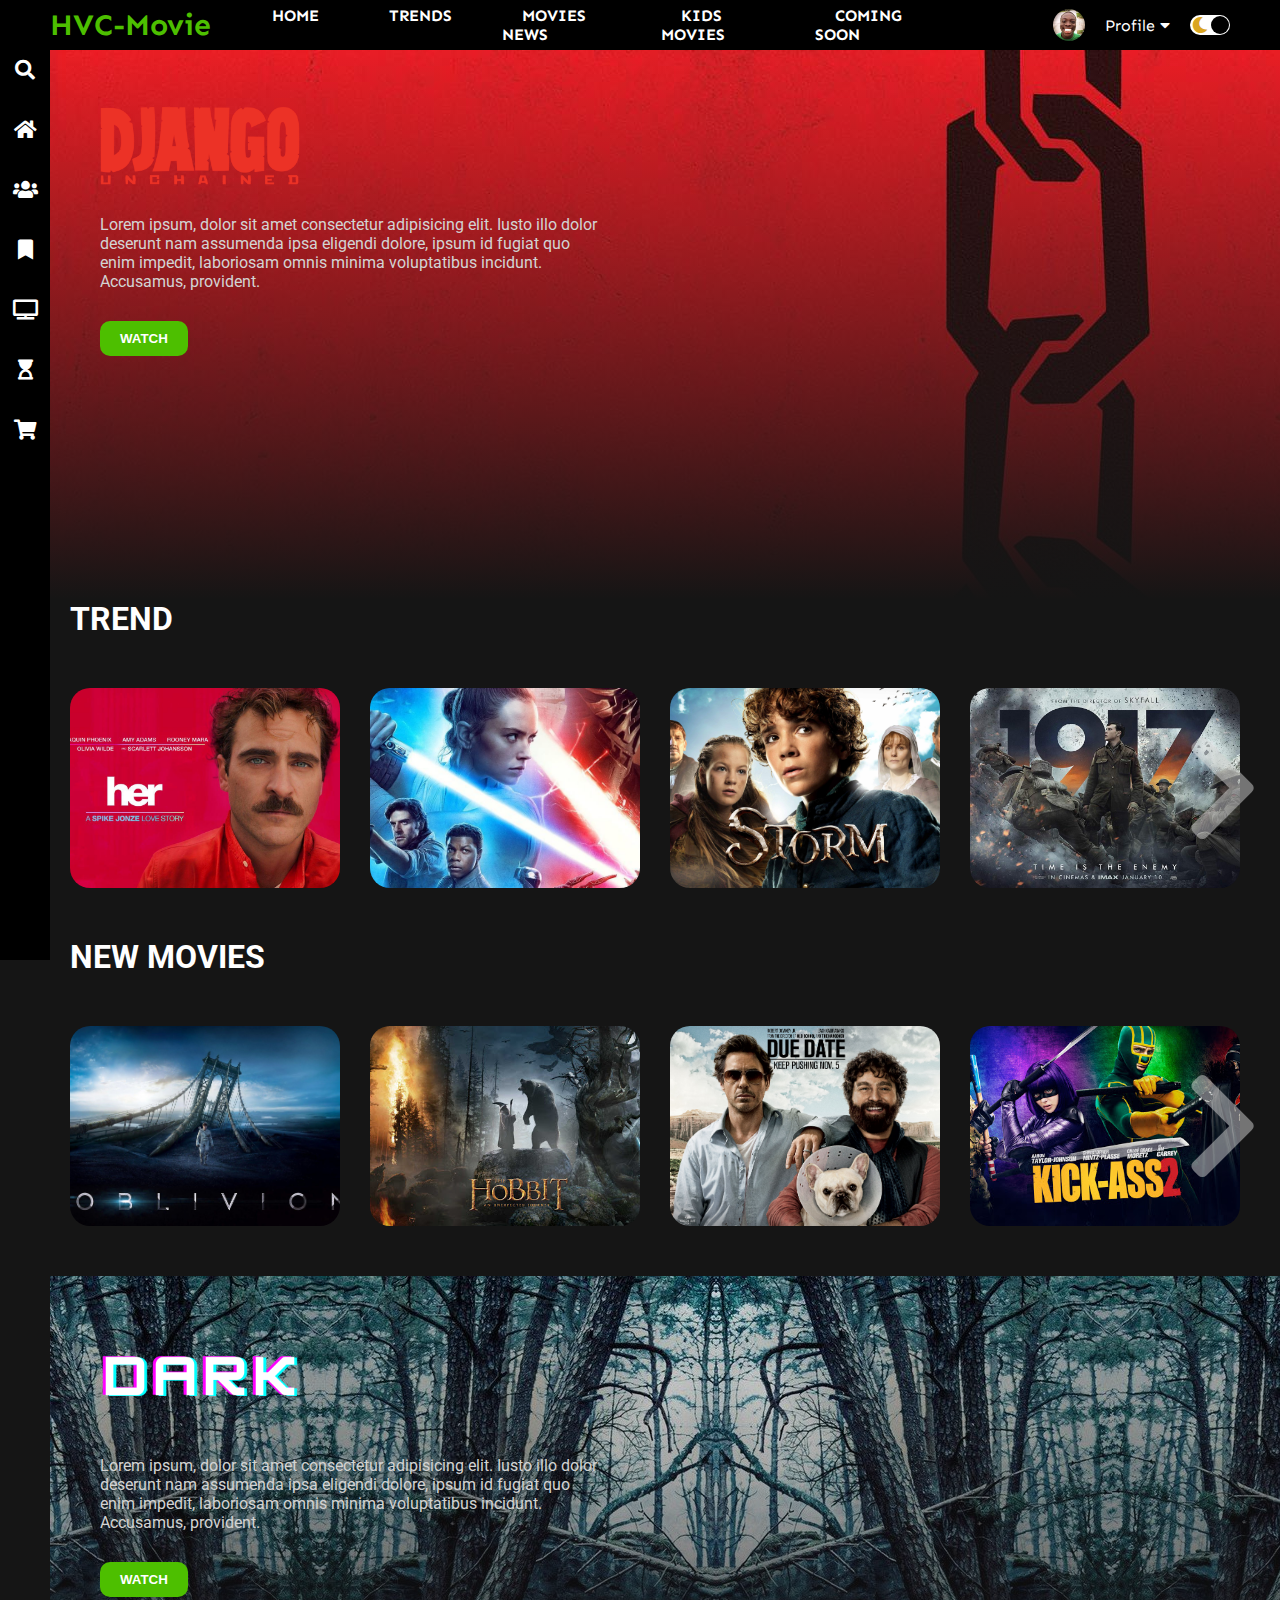
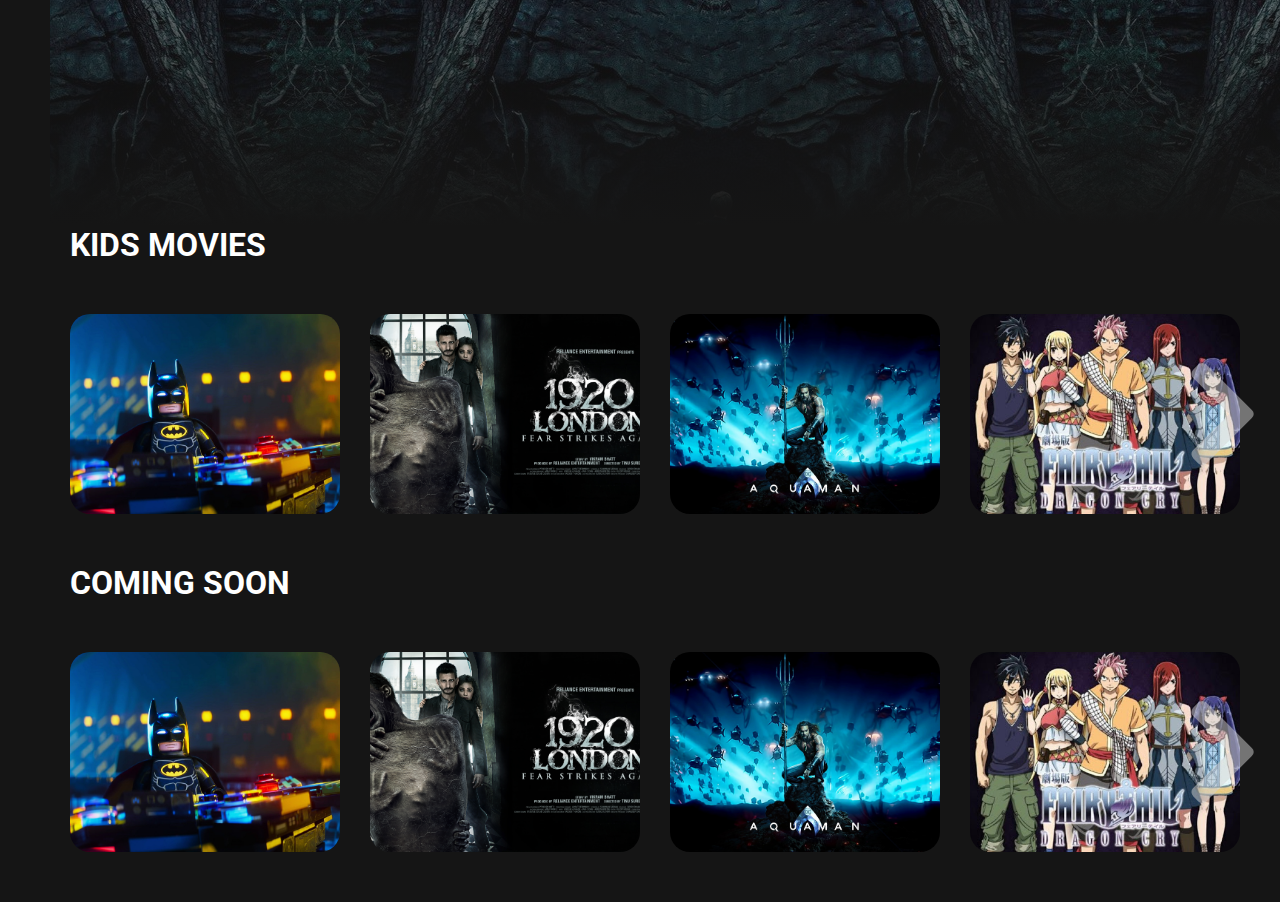
==== index.html @ 3aba4785 "first commit" ====
<html lang="en">

<head>
    <meta charset="UTF-8">
    <meta http-equiv="X-UA-Compatible" content="IE=edge">
    <meta name="viewport" content="width=device-width, initial-scale=1.0">
    <link rel="stylesheet" href="style.css">
    <link
        href="https://fonts.googleapis.com/css2?family=Roboto:wght@100;300;400;500;700;900&family=Sen:wght@400;700;800&display=swap"
        rel="stylesheet">
    <link rel="stylesheet" href="https://cdnjs.cloudflare.com/ajax/libs/font-awesome/5.15.2/css/all.min.css">
    <link rel="icon" href="[data-uri]" type="image/x-icon">
    <title>HVC-PHIM</title>
</head>

<body>
    <div class="navbar">
        <div class="navbar-container">
            <div class="logo-container">
                <h1 class="logo">HVC-Movie</h1>
            </div>
            <div class="menu-container" id="home">
                <ul class="menu-list">
                    <li class="menu-list-item active"><a href="#home">HOME</a></li>
                    <li class="menu-list-item"><a href="#trends">TRENDS</a></li>
                    <li class="menu-list-item"><a href="#movies-news">MOVIES NEWS</a></li>
                    <li class="menu-list-item"><a href="#kids-movies">KIDS MOVIES</a></li>
                    <li class="menu-list-item"><a href="#coming-soon">COMING SOON</a></li>
                </ul>
            </div>
            <div class="profile-container">
                <img class="profile-picture" src="img/profile.jpg" alt="">
                <div class="profile-text-container">
                    <span class="profile-text">Profile</span>
                    <i class="fas fa-caret-down"></i>
                </div>
                <div class="toggle">
                    <i class="fas fa-moon toggle-icon"></i>
                    <i class="fas fa-sun toggle-icon"></i>
                    <div class="toggle-ball"></div>
                </div>
            </div>
        </div>
    </div>
    <div class="sidebar">
        <i class="left-menu-icon fas fa-search"></i>
        <i class="left-menu-icon fas fa-home"></i>
        <i class="left-menu-icon fas fa-users"></i>
        <i class="left-menu-icon fas fa-bookmark"></i>
        <i class="left-menu-icon fas fa-tv"></i>
        <i class="left-menu-icon fas fa-hourglass-start"></i>
        <i class="left-menu-icon fas fa-shopping-cart"></i>
    </div>
    <div class="container">
        <div class="content-container">
            <div class="featured-content"
                style="background: linear-gradient(to bottom, rgba(0,0,0,0), #151515), url('img/f-1.jpg');">
                <img class="featured-title" src="img/f-t-1.png" alt="">
                <p class="featured-desc">Lorem ipsum, dolor sit amet consectetur adipisicing elit. Iusto illo dolor
                    deserunt nam assumenda ipsa eligendi dolore, ipsum id fugiat quo enim impedit, laboriosam omnis
                    minima voluptatibus incidunt. Accusamus, provident.</p>
                <button class="featured-button">WATCH</button>
            </div>
            <div class="movie-list-container" id="trends">
                <h1 class="movie-list-title">TREND</h1>
                <div class="movie-list-wrapper">
                    <div class="movie-list">
                        <div class="movie-list-item">
                            <img class="movie-list-item-img" src="img/1.jpeg" alt="">
                            <span class="movie-list-item-title">Her</span>
                            <p class="movie-list-item-desc">Lorem ipsum dolor sit amet consectetur adipisicing elit. At
                                hic fugit similique accusantium.</p>
                            <button class="movie-list-item-button">Watch</button>
                        </div>
                        <div class="movie-list-item">
                            <img class="movie-list-item-img" src="img/2.jpeg" alt="">
                            <span class="movie-list-item-title">Star Wars</span>
                            <p class="movie-list-item-desc">Lorem ipsum dolor sit amet consectetur adipisicing elit. At
                                hic fugit similique accusantium.</p>
                            <button class="movie-list-item-button">Watch</button>
                        </div>
                        <div class="movie-list-item">
                            <img class="movie-list-item-img" src="img/3.jpg" alt="">
                            <span class="movie-list-item-title">Storm</span>
                            <p class="movie-list-item-desc">Lorem ipsum dolor sit amet consectetur adipisicing elit. At
                                hic fugit similique accusantium.</p>
                            <button class="movie-list-item-button">Watch</button>
                        </div>
                        <div class="movie-list-item">
                            <img class="movie-list-item-img" src="img/4.jpg" alt="">
                            <span class="movie-list-item-title">1917</span>
                            <p class="movie-list-item-desc">Lorem ipsum dolor sit amet consectetur adipisicing elit. At
                                hic fugit similique accusantium.</p>
                            <button class="movie-list-item-button">Watch</button>
                        </div>
                        <div class="movie-list-item">
                            <img class="movie-list-item-img" src="img/5.jpg" alt="">
                            <span class="movie-list-item-title">Avengers</span>
                            <p class="movie-list-item-desc">Lorem ipsum dolor sit amet consectetur adipisicing elit. At
                                hic fugit similique accusantium.</p>
                            <button class="movie-list-item-button">Watch</button>
                        </div>
                        <div class="movie-list-item">
                            <img class="movie-list-item-img" src="img/6.jpg" alt="">
                            <span class="movie-list-item-title">Her</span>
                            <p class="movie-list-item-desc">Lorem ipsum dolor sit amet consectetur adipisicing elit. At
                                hic fugit similique accusantium.</p>
                            <button class="movie-list-item-button">Watch</button>
                        </div>
                        <div class="movie-list-item">
                            <img class="movie-list-item-img" src="img/7.jpg" alt="">
                            <span class="movie-list-item-title">Her</span>
                            <p class="movie-list-item-desc">Lorem ipsum dolor sit amet consectetur adipisicing elit. At
                                hic fugit similique accusantium.</p>
                            <button class="movie-list-item-button">Watch</button>
                        </div>
                    </div>
                    <i class="fas fa-chevron-right arrow"></i>
                </div>
            </div>
            <div class="movie-list-container" id="movies-news">
                <h1 class="movie-list-title">NEW MOVIES</h1>
                <div class="movie-list-wrapper">
                    <div class="movie-list">
                        <div class="movie-list-item">
                            <img class="movie-list-item-img" src="img/8.jpg" alt="">
                            <span class="movie-list-item-title">Her</span>
                            <p class="movie-list-item-desc">Lorem ipsum dolor sit amet consectetur adipisicing elit. At
                                hic fugit similique accusantium.</p>
                            <button class="movie-list-item-button">Watch</button>
                        </div>
                        <div class="movie-list-item">
                            <img class="movie-list-item-img" src="img/9.jpg" alt="">
                            <span class="movie-list-item-title">Her</span>
                            <p class="movie-list-item-desc">Lorem ipsum dolor sit amet consectetur adipisicing elit. At
                                hic fugit similique accusantium.</p>
                            <button class="movie-list-item-button">Watch</button>
                        </div>
                        <div class="movie-list-item">
                            <img class="movie-list-item-img" src="img/10.jpg" alt="">
                            <span class="movie-list-item-title">Her</span>
                            <p class="movie-list-item-desc">Lorem ipsum dolor sit amet consectetur adipisicing elit. At
                                hic fugit similique accusantium.</p>
                            <button class="movie-list-item-button">Watch</button>
                        </div>
                        <div class="movie-list-item">
                            <img class="movie-list-item-img" src="img/11.jpg" alt="">
                            <span class="movie-list-item-title">Her</span>
                            <p class="movie-list-item-desc">Lorem ipsum dolor sit amet consectetur adipisicing elit. At
                                hic fugit similique accusantium.</p>
                            <button class="movie-list-item-button">Watch</button>
                        </div>
                        <div class="movie-list-item">
                            <img class="movie-list-item-img" src="img/12.jpg" alt="">
                            <span class="movie-list-item-title">Her</span>
                            <p class="movie-list-item-desc">Lorem ipsum dolor sit amet consectetur adipisicing elit. At
                                hic fugit similique accusantium.</p>
                            <button class="movie-list-item-button">Watch</button>
                        </div>
                        <div class="movie-list-item">
                            <img class="movie-list-item-img" src="img/13.jpg" alt="">
                            <span class="movie-list-item-title">Her</span>
                            <p class="movie-list-item-desc">Lorem ipsum dolor sit amet consectetur adipisicing elit. At
                                hic fugit similique accusantium.</p>
                            <button class="movie-list-item-button">Watch</button>
                        </div>
                        <div class="movie-list-item">
                            <img class="movie-list-item-img" src="img/14.jpg" alt="">
                            <span class="movie-list-item-title">Her</span>
                            <p class="movie-list-item-desc">Lorem ipsum dolor sit amet consectetur adipisicing elit. At
                                hic fugit similique accusantium.</p>
                            <button class="movie-list-item-button">Watch</button>
                        </div>
                    </div>
                    <i class="fas fa-chevron-right arrow"></i>
                </div>
            </div>
            <div class="featured-content"
                style="background: linear-gradient(to bottom, rgba(0,0,0,0), #151515), url('img/f-2.jpg');">
                <img class="featured-title" src="img/f-t-2.png" alt="">
                <p class="featured-desc">Lorem ipsum, dolor sit amet consectetur adipisicing elit. Iusto illo dolor
                    deserunt nam assumenda ipsa eligendi dolore, ipsum id fugiat quo enim impedit, laboriosam omnis
                    minima voluptatibus incidunt. Accusamus, provident.</p>
                <button class="featured-button">WATCH</button>
            </div>
            <div class="movie-list-container" id="kids-movies">
                <h1 class="movie-list-title">KIDS MOVIES</h1>
                <div class="movie-list-wrapper">
                    <div class="movie-list">
                        <div class="movie-list-item">
                            <img class="movie-list-item-img" src="img/15.jpg" alt="">
                            <span class="movie-list-item-title">Her</span>
                            <p class="movie-list-item-desc">Lorem ipsum dolor sit amet consectetur adipisicing elit. At
                                hic fugit similique accusantium.</p>
                            <button class="movie-list-item-button">Watch</button>
                        </div>
                        <div class="movie-list-item">
                            <img class="movie-list-item-img" src="img/16.jpg" alt="">
                            <span class="movie-list-item-title">Her</span>
                            <p class="movie-list-item-desc">Lorem ipsum dolor sit amet consectetur adipisicing elit. At
                                hic fugit similique accusantium.</p>
                            <button class="movie-list-item-button">Watch</button>
                        </div>
                        <div class="movie-list-item">
                            <img class="movie-list-item-img" src="img/17.jpg" alt="">
                            <span class="movie-list-item-title">Her</span>
                            <p class="movie-list-item-desc">Lorem ipsum dolor sit amet consectetur adipisicing elit. At
                                hic fugit similique accusantium.</p>
                            <button class="movie-list-item-button">Watch</button>
                        </div>
                        <div class="movie-list-item">
                            <img class="movie-list-item-img" src="img/18.jpg" alt="">
                            <span class="movie-list-item-title">Her</span>
                            <p class="movie-list-item-desc">Lorem ipsum dolor sit amet consectetur adipisicing elit. At
                                hic fugit similique accusantium.</p>
                            <button class="movie-list-item-button">Watch</button>
                        </div>
                        <div class="movie-list-item">
                            <img class="movie-list-item-img" src="img/19.jpg" alt="">
                            <span class="movie-list-item-title">Her</span>
                            <p class="movie-list-item-desc">Lorem ipsum dolor sit amet consectetur adipisicing elit. At
                                hic fugit similique accusantium.</p>
                            <button class="movie-list-item-button">Watch</button>
                        </div>
                        <div class="movie-list-item">
                            <img class="movie-list-item-img" src="img/1.jpeg" alt="">
                            <span class="movie-list-item-title">Her</span>
                            <p class="movie-list-item-desc">Lorem ipsum dolor sit amet consectetur adipisicing elit. At
                                hic fugit similique accusantium.</p>
                            <button class="movie-list-item-button">Watch</button>
                        </div>
                        <div class="movie-list-item">
                            <img class="movie-list-item-img" src="img/2.jpeg" alt="">
                            <span class="movie-list-item-title">Her</span>
                            <p class="movie-list-item-desc">Lorem ipsum dolor sit amet consectetur adipisicing elit. At
                                hic fugit similique accusantium.</p>
                            <button class="movie-list-item-button">Watch</button>
                        </div>
                    </div>
                    <i class="fas fa-chevron-right arrow"></i>
                </div>
            </div>
            <div class="movie-list-container" id="coming-soon">
                <h1 class="movie-list-title">COMING SOON</h1>
                <div class="movie-list-wrapper">
                    <div class="movie-list">
                        <div class="movie-list-item">
                            <img class="movie-list-item-img" src="img/15.jpg" alt="">
                            <span class="movie-list-item-title">Her</span>
                            <p class="movie-list-item-desc">Lorem ipsum dolor sit amet consectetur adipisicing elit. At
                                hic fugit similique accusantium.</p>
                            <button class="movie-list-item-button">Watch</button>
                        </div>
                        <div class="movie-list-item">
                            <img class="movie-list-item-img" src="img/16.jpg" alt="">
                            <span class="movie-list-item-title">Her</span>
                            <p class="movie-list-item-desc">Lorem ipsum dolor sit amet consectetur adipisicing elit. At
                                hic fugit similique accusantium.</p>
                            <button class="movie-list-item-button">Watch</button>
                        </div>
                        <div class="movie-list-item">
                            <img class="movie-list-item-img" src="img/17.jpg" alt="">
                            <span class="movie-list-item-title">Her</span>
                            <p class="movie-list-item-desc">Lorem ipsum dolor sit amet consectetur adipisicing elit. At
                                hic fugit similique accusantium.</p>
                            <button class="movie-list-item-button">Watch</button>
                        </div>
                        <div class="movie-list-item">
                            <img class="movie-list-item-img" src="img/18.jpg" alt="">
                            <span class="movie-list-item-title">Her</span>
                            <p class="movie-list-item-desc">Lorem ipsum dolor sit amet consectetur adipisicing elit. At
                                hic fugit similique accusantium.</p>
                            <button class="movie-list-item-button">Watch</button>
                        </div>
                        <div class="movie-list-item">
                            <img class="movie-list-item-img" src="img/19.jpg" alt="">
                            <span class="movie-list-item-title">Her</span>
                            <p class="movie-list-item-desc">Lorem ipsum dolor sit amet consectetur adipisicing elit. At
                                hic fugit similique accusantium.</p>
                            <button class="movie-list-item-button">Watch</button>
                        </div>
                        <div class="movie-list-item">
                            <img class="movie-list-item-img" src="img/1.jpeg" alt="">
                            <span class="movie-list-item-title">Her</span>
                            <p class="movie-list-item-desc">Lorem ipsum dolor sit amet consectetur adipisicing elit. At
                                hic fugit similique accusantium.</p>
                            <button class="movie-list-item-button">Watch</button>
                        </div>
                        <div class="movie-list-item">
                            <img class="movie-list-item-img" src="img/2.jpeg" alt="">
                            <span class="movie-list-item-title">Her</span>
                            <p class="movie-list-item-desc">Lorem ipsum dolor sit amet consectetur adipisicing elit. At
                                hic fugit similique accusantium.</p>
                            <button class="movie-list-item-button">Watch</button>
                        </div>
                    </div>
                    <i class="fas fa-chevron-right arrow"></i>
                </div>
            </div>
        </div>
    </div>
    <script src="app.js"></script>
</body>

</html>
---- style.css ----
*{
  margin: 0;
}
html{
  scroll-behavior: smooth;
}
body{
  font-family: "Roboto", sans-serif;
}
  
.navbar {
  width: 100%;
  height: 50px;
  background-color: black;
  position: sticky;
  top: 0;
  z-index: 9999;
}
  
.navbar-container {
  display: flex;
  align-items: center;
  padding: 0 50px;
  height: 100%;
  color: white;
  font-family: "Sen", sans-serif;
}
  
.logo-container {
  flex: 1;
}
  
.logo {
  font-size: 30px;
  color: #4dbf00;
  width: 162px;
}
  
.menu-container {
  flex: 6;
}
  
.menu-list {
  display: flex;
  list-style: none;
}
  
.menu-list-item {
   margin-right: 30px;
}
.menu-list-item a{
  padding: 16px 20px;
  text-decoration: none;
  color: white;
}
.menu-list > li:hover > a{
  background-color: #e91c26;
  color: black;
}
.menu-list-item.active {
  font-weight: bold;
}
.menu-list-item a{
  font-weight: bold;
}
.menu-list.active li a{
  color: black;
}
.profile-container {
  flex: 2;
  display: flex;
  align-items: center;
  justify-content: flex-end;
}
  
.profile-text-container {
  margin: 0 20px;
}
  
.profile-picture {
  width: 32px;
  height: 32px;
  border-radius: 50%;
  object-fit: cover;
}
  
.toggle {
  width: 40px;
  height: 20px;
  background-color: white;
  border-radius: 30px;
  display: flex;
  align-items: center;
  justify-content: space-around;
  position: relative;
}
  
.toggle-icon {
  color: goldenrod;
}
  
.toggle-ball {
  width: 18px;
  height: 18px;
  background-color: black;
  position: absolute;
  right: 1px;
  border-radius: 50%;
  cursor: pointer;
  transition: 1s ease all;
}
  
.sidebar {
  width: 50px;
  height: 100%;
  background-color: black;
  position: fixed;
  top: 0;
  display: flex;
  flex-direction: column;
  align-items: center;
  padding-top: 60px;
}
  
.left-menu-icon {
  color: white;
  font-size: 20px;
  margin-bottom: 40px;
  cursor: pointer;
}
.container {
  background-color: #151515;
  min-height: calc(100vh - 50px);
  color: white;
}
  
.content-container {
  margin-left: 50px;
}
  
.featured-content {
  height: 50vh;
  padding: 50px;
}
  
.featured-title {
  width: 200px;
}
  
.featured-desc {
  width: 500px;
  color: lightgray;
  margin: 30px 0;
}
  
.featured-button {
  background-color: #4dbf00;
  color: white;
  padding: 10px 20px;
  border-radius: 10px;
  border: none;
  outline: none;
  font-weight: bold;
}
  
.movie-list-container {
  padding: 0 20px;
}
  
.movie-list-wrapper {
  position: relative;
  overflow: hidden;
}
  
.movie-list {
  display: flex;
  align-items: center;
  height: 300px;
  transform: translateX(0);
  transition: all 1s ease-in-out;
}
  
.movie-list-item {
  margin-right: 30px;
  position: relative;
}
  
.movie-list-item:hover .movie-list-item-img {
  transform: scale(1.2);
  margin: 0 30px;
  opacity: 0.5;
}
  
.movie-list-item:hover .movie-list-item-title,
.movie-list-item:hover .movie-list-item-desc,
.movie-list-item:hover .movie-list-item-button {
  opacity: 1;
}
  
.movie-list-item-img {
  transition: all 1s ease-in-out;
  width: 270px;
  height: 200px;
  object-fit: cover;
  border-radius: 20px;
}
  
.movie-list-item-title {
  background-color: #333;
  padding: 0 10px;
  font-size: 32px;
  font-weight: bold;
  position: absolute;
  top: 10%;
  left: 50px;
  opacity: 0;
  transition: 1s all ease-in-out;
}
  
.movie-list-item-desc {
  background-color: #333;
  padding: 10px;
  font-size: 14px;
  position: absolute;
  top: 30%;
  left: 50px;
  width: 230px;
  opacity: 0;
  transition: 1s all ease-in-out;
}
  
.movie-list-item-button {
  padding: 10px;
  background-color: #4dbf00;
  color: white;
  border-radius: 10px;
  outline: none;
  border: none;
  cursor: pointer;
  position: absolute;
  bottom: 20px;
  left: 50px;
  opacity: 0;
  transition: 1s all ease-in-out;
}
  
.arrow {
  font-size: 120px;
  position: absolute;
  top: 90px;
  right: 0;
  color: lightgray;
  opacity: 0.5;
  cursor: pointer;
}
  
.container.active {
  background-color: white;
}
  
.movie-list-title.active {
  color: black;
}
  
.navbar-container.active {
  background-color: white;
  color: black;
}
  
.sidebar.active{
  background-color: white;
}
  
.left-menu-icon.active{
  color: black;
}
  
.toggle.active{
  background-color: black;
}
  
.toggle-ball.active{
  background-color: white;
  transform: translateX(-20px);
}
  
@media only screen and (max-width: 940px){
  .menu-container{
      display: none;
    }
}
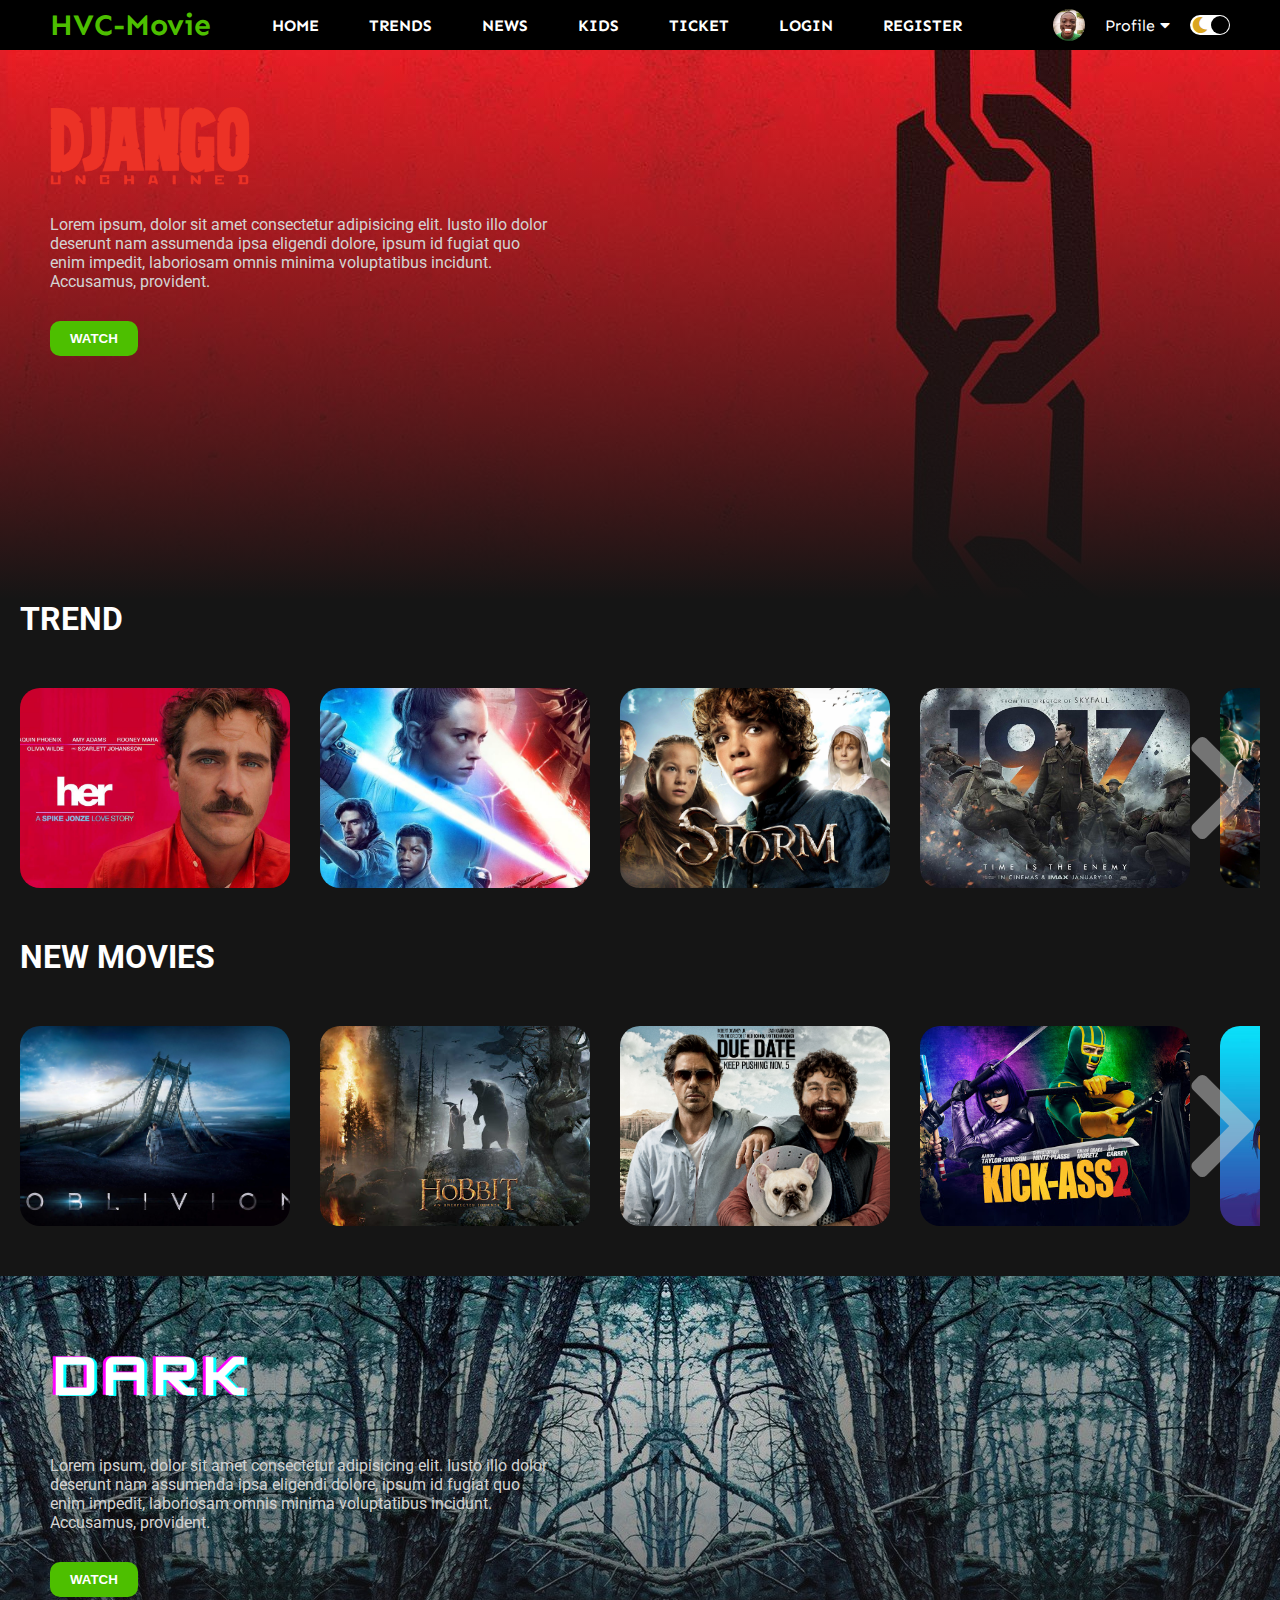
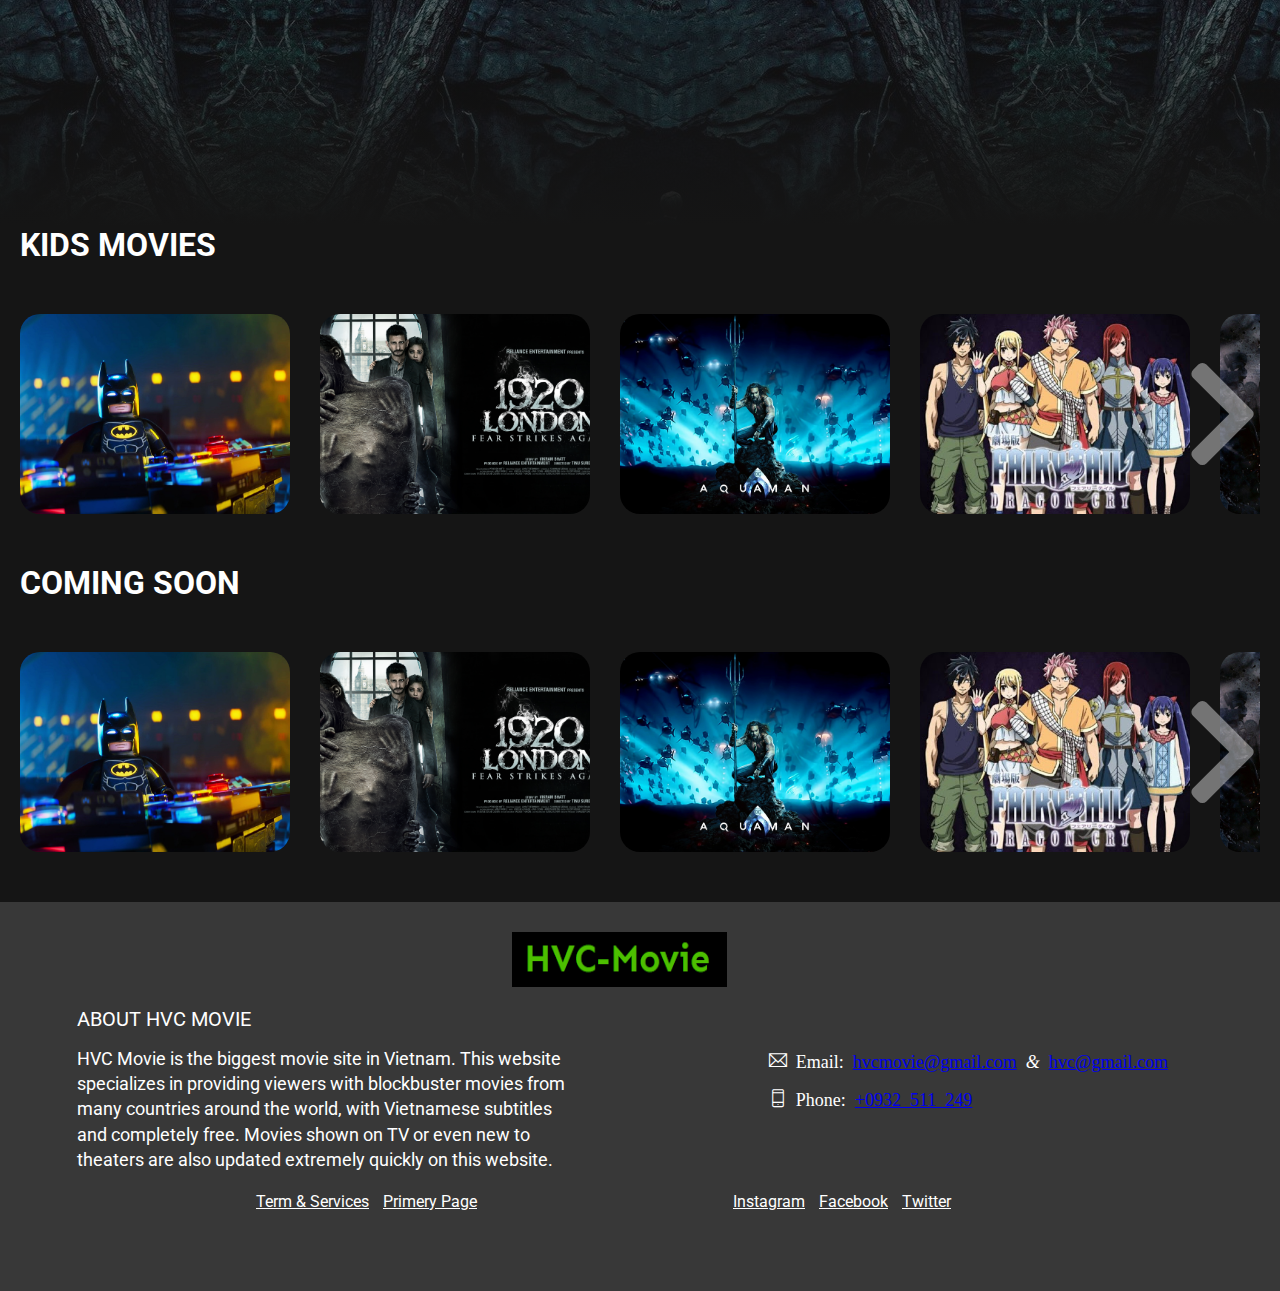
==== commit 90aed012: "lan10" ====
--- a/index.html
+++ b/index.html
@@ -6,300 +6,409 @@
     <meta name="viewport" content="width=device-width, initial-scale=1.0">
     <link rel="stylesheet" href="style.css">
     <link
-        href="https://fonts.googleapis.com/css2?family=Roboto:wght@100;300;400;500;700;900&family=Sen:wght@400;700;800&display=swap"
-        rel="stylesheet">
+        href="https://fonts.googleapis.com/css2?family=Roboto:wght@100;300;400;500;700;900&family=Sen:wght@400;700;800&display=swap"rel="stylesheet">
     <link rel="stylesheet" href="https://cdnjs.cloudflare.com/ajax/libs/font-awesome/5.15.2/css/all.min.css">
+    <link rel="stylesheet" href="./icon/themify-icons-font/themify-icons/themify-icons.css">
     <link rel="icon" href="[data-uri]" type="image/x-icon">
+    <link rel="stylesheet" href="./reponsive-hvc.css">
     <title>HVC-PHIM</title>
 </head>
 
 <body>
-    <div class="navbar">
-        <div class="navbar-container">
-            <div class="logo-container">
-                <h1 class="logo">HVC-Movie</h1>
-            </div>
-            <div class="menu-container" id="home">
-                <ul class="menu-list">
-                    <li class="menu-list-item active"><a href="#home">HOME</a></li>
-                    <li class="menu-list-item"><a href="#trends">TRENDS</a></li>
-                    <li class="menu-list-item"><a href="#movies-news">MOVIES NEWS</a></li>
-                    <li class="menu-list-item"><a href="#kids-movies">KIDS MOVIES</a></li>
-                    <li class="menu-list-item"><a href="#coming-soon">COMING SOON</a></li>
-                </ul>
-            </div>
-            <div class="profile-container">
-                <img class="profile-picture" src="img/profile.jpg" alt="">
-                <div class="profile-text-container">
-                    <span class="profile-text">Profile</span>
-                    <i class="fas fa-caret-down"></i>
-                </div>
-                <div class="toggle">
-                    <i class="fas fa-moon toggle-icon"></i>
-                    <i class="fas fa-sun toggle-icon"></i>
-                    <div class="toggle-ball"></div>
-                </div>
-            </div>
+    <div>
+        <div class="navbar">
+            <div class="navbar-container">
+                <div class="logo-container">
+                    <h1 class="logo">HVC-Movie</h1>
+                </div>
+                <div class="menu-container" id="home">
+                    <ul class="menu-list">
+                        <li class="menu-list-item active"><a href="#home">HOME</a></li>
+                        <li class="menu-list-item reponsive-mobile"><a href="#trends">TRENDS</a></li>
+                        <li class="menu-list-item reponsive-mobile"><a href="#movies-news">NEWS</a></li>
+                        <li class="menu-list-item reponsive-mobile"><a href="#kids-movies">KIDS</a></li>
+                        <li class="menu-list-item"><a href="./buyticket.html">TICKET</a></li>
+                        <li class="menu-list-item"><a href="./formlogin.html">LOGIN</a></li>
+                        <li class="menu-list-item"><a href="./formdangki.html">REGISTER</a></li>
+                    </ul>
+                </div>
+                <div class="profile-container">
+                    <img class="profile-picture" src="img/profile.jpg" alt="">
+                    <div class="profile-text-container">
+                        <span class="profile-text">Profile</span>
+                        <i class="fas fa-caret-down"></i>
+                    </div>
+                    <div class="toggle">
+                        <i class="fas fa-moon toggle-icon"></i>
+                        <i class="fas fa-sun toggle-icon"></i>
+                        <div class="toggle-ball"></div>
+                    </div>
+                </div>
+            </div>
+        </div>
+        <!-- <div class="sidebar">
+            <i class="left-menu-icon fas fa-search"></i>
+            <i class="left-menu-icon fas fa-home"></i>
+            <i class="left-menu-icon fas fa-users"></i>
+            <i class="left-menu-icon fas fa-bookmark"></i>
+            <i class="left-menu-icon fas fa-tv"></i>
+            <i class="left-menu-icon fas fa-hourglass-start"></i>
+            <i class="left-menu-icon fas fa-shopping-cart"></i>
+        </div> -->
+        <div class="container">
+            <div class="content-container">
+                <div class="featured-content"
+                    style="background: linear-gradient(to bottom, rgba(0,0,0,0), #151515), url('img/f-1.jpg');">
+                    <img class="featured-title" src="img/f-t-1.png" alt="">
+                    <p class="featured-desc">Lorem ipsum, dolor sit amet consectetur adipisicing elit. Iusto illo dolor
+                        deserunt nam assumenda ipsa eligendi dolore, ipsum id fugiat quo enim impedit, laboriosam omnis
+                        minima voluptatibus incidunt. Accusamus, provident.</p>
+                    <button class="featured-button js-buy-ticket">WATCH</button>
+                </div>
+                <div class="movie-list-container" id="trends">
+                    <h1 class="movie-list-title">TREND</h1>
+                    <div class="movie-list-wrapper">
+                        <div class="movie-list">
+                            <div class="movie-list-item">
+                                <img class="movie-list-item-img" src="img/1.jpeg" alt="">
+                                <span class="movie-list-item-title">Her</span>
+                                <p class="movie-list-item-desc">Lorem ipsum dolor sit amet consectetur adipisicing elit. At
+                                    hic fugit similique accusantium.</p>
+                                <button class="movie-list-item-button js-buy-ticket">Watch</button>
+                            </div>
+                            <div class="movie-list-item">
+                                <img class="movie-list-item-img" src="img/2.jpeg" alt="">
+                                <span class="movie-list-item-title">Star Wars</span>
+                                <p class="movie-list-item-desc">Lorem ipsum dolor sit amet consectetur adipisicing elit. At
+                                    hic fugit similique accusantium.</p>
+                                <button class="movie-list-item-button js-buy-ticket">Watch</button>
+                            </div>
+                            <div class="movie-list-item">
+                                <img class="movie-list-item-img" src="img/3.jpg" alt="">
+                                <span class="movie-list-item-title">Storm</span>
+                                <p class="movie-list-item-desc">Lorem ipsum dolor sit amet consectetur adipisicing elit. At
+                                    hic fugit similique accusantium.</p>
+                                <button class="movie-list-item-button js-buy-ticket">Watch</button>
+                            </div>
+                            <div class="movie-list-item">
+                                <img class="movie-list-item-img" src="img/4.jpg" alt="">
+                                <span class="movie-list-item-title">1917</span>
+                                <p class="movie-list-item-desc">Lorem ipsum dolor sit amet consectetur adipisicing elit. At
+                                    hic fugit similique accusantium.</p>
+                                <button class="movie-list-item-button js-buy-ticket">Watch</button>
+                            </div>
+                            <div class="movie-list-item">
+                                <img class="movie-list-item-img" src="img/5.jpg" alt="">
+                                <span class="movie-list-item-title">Avengers</span>
+                                <p class="movie-list-item-desc">Lorem ipsum dolor sit amet consectetur adipisicing elit. At
+                                    hic fugit similique accusantium.</p>
+                                <button class="movie-list-item-button js-buy-ticket">Watch</button>
+                            </div>
+                            <div class="movie-list-item">
+                                <img class="movie-list-item-img" src="img/6.jpg" alt="">
+                                <span class="movie-list-item-title">Her</span>
+                                <p class="movie-list-item-desc">Lorem ipsum dolor sit amet consectetur adipisicing elit. At
+                                    hic fugit similique accusantium.</p>
+                                <button class="movie-list-item-button js-buy-ticket">Watch</button>
+                            </div>
+                            <div class="movie-list-item">
+                                <img class="movie-list-item-img" src="img/7.jpg" alt="">
+                                <span class="movie-list-item-title">Her</span>
+                                <p class="movie-list-item-desc">Lorem ipsum dolor sit amet consectetur adipisicing elit. At
+                                    hic fugit similique accusantium.</p>
+                                <button class="movie-list-item-button js-buy-ticket">Watch</button>
+                            </div>
+                        </div>
+                        <i class="fas fa-chevron-right arrow"></i>
+                    </div>
+                </div>
+                <div class="movie-list-container" id="movies-news">
+                    <h1 class="movie-list-title">NEW MOVIES</h1>
+                    <div class="movie-list-wrapper">
+                        <div class="movie-list">
+                            <div class="movie-list-item">
+                                <img class="movie-list-item-img" src="img/8.jpg" alt="">
+                                <span class="movie-list-item-title">Her</span>
+                                <p class="movie-list-item-desc">Lorem ipsum dolor sit amet consectetur adipisicing elit. At
+                                    hic fugit similique accusantium.</p>
+                                <button class="movie-list-item-button js-buy-ticket">Watch</button>
+                            </div>
+                            <div class="movie-list-item">
+                                <img class="movie-list-item-img" src="img/9.jpg" alt="">
+                                <span class="movie-list-item-title">Her</span>
+                                <p class="movie-list-item-desc">Lorem ipsum dolor sit amet consectetur adipisicing elit. At
+                                    hic fugit similique accusantium.</p>
+                                <button class="movie-list-item-button js-buy-ticket">Watch</button>
+                            </div>
+                            <div class="movie-list-item">
+                                <img class="movie-list-item-img" src="img/10.jpg" alt="">
+                                <span class="movie-list-item-title">Her</span>
+                                <p class="movie-list-item-desc">Lorem ipsum dolor sit amet consectetur adipisicing elit. At
+                                    hic fugit similique accusantium.</p>
+                                <button class="movie-list-item-button js-buy-ticket">Watch</button>
+                            </div>
+                            <div class="movie-list-item">
+                                <img class="movie-list-item-img" src="img/11.jpg" alt="">
+                                <span class="movie-list-item-title">Her</span>
+                                <p class="movie-list-item-desc">Lorem ipsum dolor sit amet consectetur adipisicing elit. At
+                                    hic fugit similique accusantium.</p>
+                                <button class="movie-list-item-button js-buy-ticket">Watch</button>
+                            </div>
+                            <div class="movie-list-item">
+                                <img class="movie-list-item-img" src="img/12.jpg" alt="">
+                                <span class="movie-list-item-title">Her</span>
+                                <p class="movie-list-item-desc">Lorem ipsum dolor sit amet consectetur adipisicing elit. At
+                                    hic fugit similique accusantium.</p>
+                                <button class="movie-list-item-button js-buy-ticket">Watch</button>
+                            </div>
+                            <div class="movie-list-item">
+                                <img class="movie-list-item-img" src="img/13.jpg" alt="">
+                                <span class="movie-list-item-title">Her</span>
+                                <p class="movie-list-item-desc">Lorem ipsum dolor sit amet consectetur adipisicing elit. At
+                                    hic fugit similique accusantium.</p>
+                                <button class="movie-list-item-button js-buy-ticket">Watch</button>
+                            </div>
+                            <div class="movie-list-item">
+                                <img class="movie-list-item-img" src="img/14.jpg" alt="">
+                                <span class="movie-list-item-title">Her</span>
+                                <p class="movie-list-item-desc">Lorem ipsum dolor sit amet consectetur adipisicing elit. At
+                                    hic fugit similique accusantium.</p>
+                                <button class="movie-list-item-button js-buy-ticket">Watch</button>
+                            </div>
+                        </div>
+                        <i class="fas fa-chevron-right arrow"></i>
+                    </div>
+                </div>
+                <div class="featured-content"
+                    style="background: linear-gradient(to bottom, rgba(0,0,0,0), #151515), url('img/f-2.jpg');">
+                    <img class="featured-title" src="img/f-t-2.png" alt="">
+                    <p class="featured-desc">Lorem ipsum, dolor sit amet consectetur adipisicing elit. Iusto illo dolor
+                        deserunt nam assumenda ipsa eligendi dolore, ipsum id fugiat quo enim impedit, laboriosam omnis
+                        minima voluptatibus incidunt. Accusamus, provident.</p>
+                    <button class="featured-button js-buy-ticket">WATCH</button>
+                </div>
+                <div class="movie-list-container" id="kids-movies">
+                    <h1 class="movie-list-title">KIDS MOVIES</h1>
+                    <div class="movie-list-wrapper">
+                        <div class="movie-list">
+                            <div class="movie-list-item">
+                                <img class="movie-list-item-img" src="img/15.jpg" alt="">
+                                <span class="movie-list-item-title">Her</span>
+                                <p class="movie-list-item-desc">Lorem ipsum dolor sit amet consectetur adipisicing elit. At
+                                    hic fugit similique accusantium.</p>
+                                <button class="movie-list-item-button js-buy-ticket">Watch</button>
+                            </div>
+                            <div class="movie-list-item">
+                                <img class="movie-list-item-img" src="img/16.jpg" alt="">
+                                <span class="movie-list-item-title">Her</span>
+                                <p class="movie-list-item-desc">Lorem ipsum dolor sit amet consectetur adipisicing elit. At
+                                    hic fugit similique accusantium.</p>
+                                <button class="movie-list-item-button js-buy-ticket">Watch</button>
+                            </div>
+                            <div class="movie-list-item">
+                                <img class="movie-list-item-img" src="img/17.jpg" alt="">
+                                <span class="movie-list-item-title">Her</span>
+                                <p class="movie-list-item-desc">Lorem ipsum dolor sit amet consectetur adipisicing elit. At
+                                    hic fugit similique accusantium.</p>
+                                <button class="movie-list-item-button js-buy-ticket">Watch</button>
+                            </div>
+                            <div class="movie-list-item">
+                                <img class="movie-list-item-img" src="img/18.jpg" alt="">
+                                <span class="movie-list-item-title">Her</span>
+                                <p class="movie-list-item-desc">Lorem ipsum dolor sit amet consectetur adipisicing elit. At
+                                    hic fugit similique accusantium.</p>
+                                <button class="movie-list-item-button js-buy-ticket">Watch</button>
+                            </div>
+                            <div class="movie-list-item">
+                                <img class="movie-list-item-img" src="img/19.jpg" alt="">
+                                <span class="movie-list-item-title">Her</span>
+                                <p class="movie-list-item-desc">Lorem ipsum dolor sit amet consectetur adipisicing elit. At
+                                    hic fugit similique accusantium.</p>
+                                <button class="movie-list-item-button js-buy-ticket">Watch</button>
+                            </div>
+                            <div class="movie-list-item">
+                                <img class="movie-list-item-img" src="img/1.jpeg" alt="">
+                                <span class="movie-list-item-title">Her</span>
+                                <p class="movie-list-item-desc">Lorem ipsum dolor sit amet consectetur adipisicing elit. At
+                                    hic fugit similique accusantium.</p>
+                                <button class="movie-list-item-button js-buy-ticket">Watch</button>
+                            </div>
+                            <div class="movie-list-item">
+                                <img class="movie-list-item-img" src="img/2.jpeg" alt="">
+                                <span class="movie-list-item-title">Her</span>
+                                <p class="movie-list-item-desc">Lorem ipsum dolor sit amet consectetur adipisicing elit. At
+                                    hic fugit similique accusantium.</p>
+                                <button class="movie-list-item-button js-buy-ticket">Watch</button>
+                            </div>
+                        </div>
+                        <i class="fas fa-chevron-right arrow"></i>
+                    </div>
+                </div>
+                <div class="movie-list-container" id="coming-soon">
+                    <h1 class="movie-list-title">COMING SOON</h1>
+                    <div class="movie-list-wrapper">
+                        <div class="movie-list">
+                            <div class="movie-list-item">
+                                <img class="movie-list-item-img" src="img/15.jpg" alt="">
+                                <span class="movie-list-item-title">Her</span>
+                                <p class="movie-list-item-desc">Lorem ipsum dolor sit amet consectetur adipisicing elit. At
+                                    hic fugit similique accusantium.</p>
+                                <button class="movie-list-item-button js-buy-ticket">Watch</button>
+                            </div>
+                            <div class="movie-list-item">
+                                <img class="movie-list-item-img" src="img/16.jpg" alt="">
+                                <span class="movie-list-item-title">Her</span>
+                                <p class="movie-list-item-desc">Lorem ipsum dolor sit amet consectetur adipisicing elit. At
+                                    hic fugit similique accusantium.</p>
+                                <button class="movie-list-item-button js-buy-ticket">Watch</button>
+                            </div>
+                            <div class="movie-list-item">
+                                <img class="movie-list-item-img" src="img/17.jpg" alt="">
+                                <span class="movie-list-item-title">Her</span>
+                                <p class="movie-list-item-desc">Lorem ipsum dolor sit amet consectetur adipisicing elit. At
+                                    hic fugit similique accusantium.</p>
+                                <button class="movie-list-item-button js-buy-ticket">Watch</button>
+                            </div>
+                            <div class="movie-list-item">
+                                <img class="movie-list-item-img" src="img/18.jpg" alt="">
+                                <span class="movie-list-item-title">Her</span>
+                                <p class="movie-list-item-desc">Lorem ipsum dolor sit amet consectetur adipisicing elit. At
+                                    hic fugit similique accusantium.</p>
+                                <button class="movie-list-item-button js-buy-ticket">Watch</button>
+                            </div>
+                            <div class="movie-list-item">
+                                <img class="movie-list-item-img" src="img/19.jpg" alt="">
+                                <span class="movie-list-item-title">Her</span>
+                                <p class="movie-list-item-desc">Lorem ipsum dolor sit amet consectetur adipisicing elit. At
+                                    hic fugit similique accusantium.</p>
+                                <button class="movie-list-item-button js-buy-ticket">Watch</button>
+                            </div>
+                            <div class="movie-list-item">
+                                <img class="movie-list-item-img" src="img/1.jpeg" alt="">
+                                <span class="movie-list-item-title">Her</span>
+                                <p class="movie-list-item-desc">Lorem ipsum dolor sit amet consectetur adipisicing elit. At
+                                    hic fugit similique accusantium.</p>
+                                <button class="movie-list-item-button js-buy-ticket">Watch</button>
+                            </div>
+                            <div class="movie-list-item">
+                                <img class="movie-list-item-img" src="img/2.jpeg" alt="">
+                                <span class="movie-list-item-title">Her</span>
+                                <p class="movie-list-item-desc">Lorem ipsum dolor sit amet consectetur adipisicing elit. At
+                                    hic fugit similique accusantium.</p>
+                                <button class="movie-list-item-button js-buy-ticket">Watch</button>
+                            </div>
+                        </div>
+                        <i class="fas fa-chevron-right arrow"></i>
+                    </div>
+                </div>
+            </div>
+        </div>
+        <footer>
+            <img src="./img/icon-hvc-movie.png" alt="" class="logo-footer">
+            <p class="footer-title">ABOUT HVC MOVIE</p>
+            <div class="ft-content">
+                <p class="footer-content">
+                    HVC Movie is the biggest movie site in Vietnam. This website specializes in providing viewers with blockbuster movies from many countries around the world, with Vietnamese subtitles and completely free. Movies shown on TV or even new to theaters are also updated extremely quickly on this website.
+                </p>
+                <div class="lienhe">
+                    <p class="info mgt-20">
+                        <p><i class="ti-email">  Email: <a href="mailto: vannguyen02092003@gmail.com">hvcmovie@gmail.com</a><i style="margin-left: 9px; margin-right: 9px;">&</i><a href="mailto: Customer@hvcmovie.com">hvc@gmail.com</a></i></p>
+                    </p>
+                    <p class="info mgt-20">
+                        <p><i class="ti-mobile">  Phone: <a href="tel:+84932 511249">+0932 511 249</a></i></p>
+                    </p>
+                </div>
+            </div>
+            <div class="footer-social-container">
+                <div class="social-link-1">
+                    <a href="#" class="social-link mgr-10">term & services</a>
+                    <a href="#" class="social-link">primery page</a>
+                </div>
+                <div class="social-link-1 reponsive-mgt-10">
+                    <a href="#" class="social-link mgr-10">instagram</a>
+                    <a href="#" class="social-link mgr-10">facebook</a>
+                    <a href="#" class="social-link mgr-10">twitter</a>
+                </div>
+                <!-- <p class="footer-credit">Clothing, Best apparel online store</p> -->
+            </div>
+        </footer>
+
+    </div>
+
+    <div class="modal js-modal">
+        <div class="modal-container js-modal-container">
+            <div class="modal-close js-modal-close">
+                <i class="ti-close"></i>
+            </div>
+        <!-- header -->
+            <header class="modal-header">
+                <!-- <i class="ti-bag" style="margin-right: 5px;"></i> -->
+                <!-- <img src="./assets/img/dark-logo.png" class="logo-shop" alt="" style="margin-right: 5px;"> -->
+                <img src="./img/icon-hvc-movie.png" alt="" class="icon-hvc-movie">
+            </header>
+        <!-- body -->
+            <div class="modal-body">
+                <div class="modal-body-1">
+                    <iframe width="560" height="415" src="https://www.youtube.com/embed/0fUCuvNlOCg" title="YouTube video player" frameborder="0" allow="accelerometer; autoplay; clipboard-write; encrypted-media; gyroscope; picture-in-picture" allowfullscreen></iframe>
+                </div>
+                <div class="modal-body-2">
+                    <p class="title-modal-body-2">
+                        Movie: DJANGO UNCHAINED
+                    </p>
+                    <div class="body-modal-body-2">
+                        <i class="ti-star">8.6/10</i>
+                        <div class="evaluate">
+                            Evaluate
+                        </div>
+                    </div>
+                    <div class="div2">
+                        <i class="ti-alarm-clock"></i>
+                        <div class="title-div2">
+                            96 minutes
+                        </div>
+                        <div class="title-div3">
+                            <i class="ti-thumb-up"></i>
+                            <b class="like">Like</b>
+                            <div class="number-1">391</div>
+                        </div>
+                        <div class="title-div4">
+                            <b class="share">Share</b>
+                            <div class="number-share">99</div>
+                        </div>
+                    </div>
+                    <div class="div3">
+                        <div class="div3-1">
+                            <div class="theloai">Movie Genre:</div>
+                            <div class="theloaigi">COMEDY, HORROR</div>
+                        </div>
+                        <div class="div3-2">
+                            <div class="theloai">Country:</div>
+                            <div class="theloaigi">VIỆT NAM</div>
+                        </div>
+                        <div class="div3-2">
+                            <div class="theloai">Producer:</div>
+                            <div class="theloaigi">TIKUMPORNTEERAWONG</div>
+                        </div>
+                        <div class="div3-2">
+                            <div class="theloai">Actors:</div>
+                            <div class="theloaigi">PETCHTHAI WONGKAMLAO, MELIX EFE AYGUN</div>
+                        </div>
+                    </div>
+                    <div class="div4">
+                        <div class="movie-content">Movie content:</div>
+                        <div class="movie-content-1">
+                            Following on from the old "Love of the Dead" 
+                            friends, this time the story of the boy Daeng promises to be 
+                            more humorous and no less terrifying.
+                        </div>
+                    </div>
+                </div>
+            </div>
+        <!-- footer -->
+
         </div>
     </div>
-    <div class="sidebar">
-        <i class="left-menu-icon fas fa-search"></i>
-        <i class="left-menu-icon fas fa-home"></i>
-        <i class="left-menu-icon fas fa-users"></i>
-        <i class="left-menu-icon fas fa-bookmark"></i>
-        <i class="left-menu-icon fas fa-tv"></i>
-        <i class="left-menu-icon fas fa-hourglass-start"></i>
-        <i class="left-menu-icon fas fa-shopping-cart"></i>
-    </div>
-    <div class="container">
-        <div class="content-container">
-            <div class="featured-content"
-                style="background: linear-gradient(to bottom, rgba(0,0,0,0), #151515), url('img/f-1.jpg');">
-                <img class="featured-title" src="img/f-t-1.png" alt="">
-                <p class="featured-desc">Lorem ipsum, dolor sit amet consectetur adipisicing elit. Iusto illo dolor
-                    deserunt nam assumenda ipsa eligendi dolore, ipsum id fugiat quo enim impedit, laboriosam omnis
-                    minima voluptatibus incidunt. Accusamus, provident.</p>
-                <button class="featured-button">WATCH</button>
-            </div>
-            <div class="movie-list-container" id="trends">
-                <h1 class="movie-list-title">TREND</h1>
-                <div class="movie-list-wrapper">
-                    <div class="movie-list">
-                        <div class="movie-list-item">
-                            <img class="movie-list-item-img" src="img/1.jpeg" alt="">
-                            <span class="movie-list-item-title">Her</span>
-                            <p class="movie-list-item-desc">Lorem ipsum dolor sit amet consectetur adipisicing elit. At
-                                hic fugit similique accusantium.</p>
-                            <button class="movie-list-item-button">Watch</button>
-                        </div>
-                        <div class="movie-list-item">
-                            <img class="movie-list-item-img" src="img/2.jpeg" alt="">
-                            <span class="movie-list-item-title">Star Wars</span>
-                            <p class="movie-list-item-desc">Lorem ipsum dolor sit amet consectetur adipisicing elit. At
-                                hic fugit similique accusantium.</p>
-                            <button class="movie-list-item-button">Watch</button>
-                        </div>
-                        <div class="movie-list-item">
-                            <img class="movie-list-item-img" src="img/3.jpg" alt="">
-                            <span class="movie-list-item-title">Storm</span>
-                            <p class="movie-list-item-desc">Lorem ipsum dolor sit amet consectetur adipisicing elit. At
-                                hic fugit similique accusantium.</p>
-                            <button class="movie-list-item-button">Watch</button>
-                        </div>
-                        <div class="movie-list-item">
-                            <img class="movie-list-item-img" src="img/4.jpg" alt="">
-                            <span class="movie-list-item-title">1917</span>
-                            <p class="movie-list-item-desc">Lorem ipsum dolor sit amet consectetur adipisicing elit. At
-                                hic fugit similique accusantium.</p>
-                            <button class="movie-list-item-button">Watch</button>
-                        </div>
-                        <div class="movie-list-item">
-                            <img class="movie-list-item-img" src="img/5.jpg" alt="">
-                            <span class="movie-list-item-title">Avengers</span>
-                            <p class="movie-list-item-desc">Lorem ipsum dolor sit amet consectetur adipisicing elit. At
-                                hic fugit similique accusantium.</p>
-                            <button class="movie-list-item-button">Watch</button>
-                        </div>
-                        <div class="movie-list-item">
-                            <img class="movie-list-item-img" src="img/6.jpg" alt="">
-                            <span class="movie-list-item-title">Her</span>
-                            <p class="movie-list-item-desc">Lorem ipsum dolor sit amet consectetur adipisicing elit. At
-                                hic fugit similique accusantium.</p>
-                            <button class="movie-list-item-button">Watch</button>
-                        </div>
-                        <div class="movie-list-item">
-                            <img class="movie-list-item-img" src="img/7.jpg" alt="">
-                            <span class="movie-list-item-title">Her</span>
-                            <p class="movie-list-item-desc">Lorem ipsum dolor sit amet consectetur adipisicing elit. At
-                                hic fugit similique accusantium.</p>
-                            <button class="movie-list-item-button">Watch</button>
-                        </div>
-                    </div>
-                    <i class="fas fa-chevron-right arrow"></i>
-                </div>
-            </div>
-            <div class="movie-list-container" id="movies-news">
-                <h1 class="movie-list-title">NEW MOVIES</h1>
-                <div class="movie-list-wrapper">
-                    <div class="movie-list">
-                        <div class="movie-list-item">
-                            <img class="movie-list-item-img" src="img/8.jpg" alt="">
-                            <span class="movie-list-item-title">Her</span>
-                            <p class="movie-list-item-desc">Lorem ipsum dolor sit amet consectetur adipisicing elit. At
-                                hic fugit similique accusantium.</p>
-                            <button class="movie-list-item-button">Watch</button>
-                        </div>
-                        <div class="movie-list-item">
-                            <img class="movie-list-item-img" src="img/9.jpg" alt="">
-                            <span class="movie-list-item-title">Her</span>
-                            <p class="movie-list-item-desc">Lorem ipsum dolor sit amet consectetur adipisicing elit. At
-                                hic fugit similique accusantium.</p>
-                            <button class="movie-list-item-button">Watch</button>
-                        </div>
-                        <div class="movie-list-item">
-                            <img class="movie-list-item-img" src="img/10.jpg" alt="">
-                            <span class="movie-list-item-title">Her</span>
-                            <p class="movie-list-item-desc">Lorem ipsum dolor sit amet consectetur adipisicing elit. At
-                                hic fugit similique accusantium.</p>
-                            <button class="movie-list-item-button">Watch</button>
-                        </div>
-                        <div class="movie-list-item">
-                            <img class="movie-list-item-img" src="img/11.jpg" alt="">
-                            <span class="movie-list-item-title">Her</span>
-                            <p class="movie-list-item-desc">Lorem ipsum dolor sit amet consectetur adipisicing elit. At
-                                hic fugit similique accusantium.</p>
-                            <button class="movie-list-item-button">Watch</button>
-                        </div>
-                        <div class="movie-list-item">
-                            <img class="movie-list-item-img" src="img/12.jpg" alt="">
-                            <span class="movie-list-item-title">Her</span>
-                            <p class="movie-list-item-desc">Lorem ipsum dolor sit amet consectetur adipisicing elit. At
-                                hic fugit similique accusantium.</p>
-                            <button class="movie-list-item-button">Watch</button>
-                        </div>
-                        <div class="movie-list-item">
-                            <img class="movie-list-item-img" src="img/13.jpg" alt="">
-                            <span class="movie-list-item-title">Her</span>
-                            <p class="movie-list-item-desc">Lorem ipsum dolor sit amet consectetur adipisicing elit. At
-                                hic fugit similique accusantium.</p>
-                            <button class="movie-list-item-button">Watch</button>
-                        </div>
-                        <div class="movie-list-item">
-                            <img class="movie-list-item-img" src="img/14.jpg" alt="">
-                            <span class="movie-list-item-title">Her</span>
-                            <p class="movie-list-item-desc">Lorem ipsum dolor sit amet consectetur adipisicing elit. At
-                                hic fugit similique accusantium.</p>
-                            <button class="movie-list-item-button">Watch</button>
-                        </div>
-                    </div>
-                    <i class="fas fa-chevron-right arrow"></i>
-                </div>
-            </div>
-            <div class="featured-content"
-                style="background: linear-gradient(to bottom, rgba(0,0,0,0), #151515), url('img/f-2.jpg');">
-                <img class="featured-title" src="img/f-t-2.png" alt="">
-                <p class="featured-desc">Lorem ipsum, dolor sit amet consectetur adipisicing elit. Iusto illo dolor
-                    deserunt nam assumenda ipsa eligendi dolore, ipsum id fugiat quo enim impedit, laboriosam omnis
-                    minima voluptatibus incidunt. Accusamus, provident.</p>
-                <button class="featured-button">WATCH</button>
-            </div>
-            <div class="movie-list-container" id="kids-movies">
-                <h1 class="movie-list-title">KIDS MOVIES</h1>
-                <div class="movie-list-wrapper">
-                    <div class="movie-list">
-                        <div class="movie-list-item">
-                            <img class="movie-list-item-img" src="img/15.jpg" alt="">
-                            <span class="movie-list-item-title">Her</span>
-                            <p class="movie-list-item-desc">Lorem ipsum dolor sit amet consectetur adipisicing elit. At
-                                hic fugit similique accusantium.</p>
-                            <button class="movie-list-item-button">Watch</button>
-                        </div>
-                        <div class="movie-list-item">
-                            <img class="movie-list-item-img" src="img/16.jpg" alt="">
-                            <span class="movie-list-item-title">Her</span>
-                            <p class="movie-list-item-desc">Lorem ipsum dolor sit amet consectetur adipisicing elit. At
-                                hic fugit similique accusantium.</p>
-                            <button class="movie-list-item-button">Watch</button>
-                        </div>
-                        <div class="movie-list-item">
-                            <img class="movie-list-item-img" src="img/17.jpg" alt="">
-                            <span class="movie-list-item-title">Her</span>
-                            <p class="movie-list-item-desc">Lorem ipsum dolor sit amet consectetur adipisicing elit. At
-                                hic fugit similique accusantium.</p>
-                            <button class="movie-list-item-button">Watch</button>
-                        </div>
-                        <div class="movie-list-item">
-                            <img class="movie-list-item-img" src="img/18.jpg" alt="">
-                            <span class="movie-list-item-title">Her</span>
-                            <p class="movie-list-item-desc">Lorem ipsum dolor sit amet consectetur adipisicing elit. At
-                                hic fugit similique accusantium.</p>
-                            <button class="movie-list-item-button">Watch</button>
-                        </div>
-                        <div class="movie-list-item">
-                            <img class="movie-list-item-img" src="img/19.jpg" alt="">
-                            <span class="movie-list-item-title">Her</span>
-                            <p class="movie-list-item-desc">Lorem ipsum dolor sit amet consectetur adipisicing elit. At
-                                hic fugit similique accusantium.</p>
-                            <button class="movie-list-item-button">Watch</button>
-                        </div>
-                        <div class="movie-list-item">
-                            <img class="movie-list-item-img" src="img/1.jpeg" alt="">
-                            <span class="movie-list-item-title">Her</span>
-                            <p class="movie-list-item-desc">Lorem ipsum dolor sit amet consectetur adipisicing elit. At
-                                hic fugit similique accusantium.</p>
-                            <button class="movie-list-item-button">Watch</button>
-                        </div>
-                        <div class="movie-list-item">
-                            <img class="movie-list-item-img" src="img/2.jpeg" alt="">
-                            <span class="movie-list-item-title">Her</span>
-                            <p class="movie-list-item-desc">Lorem ipsum dolor sit amet consectetur adipisicing elit. At
-                                hic fugit similique accusantium.</p>
-                            <button class="movie-list-item-button">Watch</button>
-                        </div>
-                    </div>
-                    <i class="fas fa-chevron-right arrow"></i>
-                </div>
-            </div>
-            <div class="movie-list-container" id="coming-soon">
-                <h1 class="movie-list-title">COMING SOON</h1>
-                <div class="movie-list-wrapper">
-                    <div class="movie-list">
-                        <div class="movie-list-item">
-                            <img class="movie-list-item-img" src="img/15.jpg" alt="">
-                            <span class="movie-list-item-title">Her</span>
-                            <p class="movie-list-item-desc">Lorem ipsum dolor sit amet consectetur adipisicing elit. At
-                                hic fugit similique accusantium.</p>
-                            <button class="movie-list-item-button">Watch</button>
-                        </div>
-                        <div class="movie-list-item">
-                            <img class="movie-list-item-img" src="img/16.jpg" alt="">
-                            <span class="movie-list-item-title">Her</span>
-                            <p class="movie-list-item-desc">Lorem ipsum dolor sit amet consectetur adipisicing elit. At
-                                hic fugit similique accusantium.</p>
-                            <button class="movie-list-item-button">Watch</button>
-                        </div>
-                        <div class="movie-list-item">
-                            <img class="movie-list-item-img" src="img/17.jpg" alt="">
-                            <span class="movie-list-item-title">Her</span>
-                            <p class="movie-list-item-desc">Lorem ipsum dolor sit amet consectetur adipisicing elit. At
-                                hic fugit similique accusantium.</p>
-                            <button class="movie-list-item-button">Watch</button>
-                        </div>
-                        <div class="movie-list-item">
-                            <img class="movie-list-item-img" src="img/18.jpg" alt="">
-                            <span class="movie-list-item-title">Her</span>
-                            <p class="movie-list-item-desc">Lorem ipsum dolor sit amet consectetur adipisicing elit. At
-                                hic fugit similique accusantium.</p>
-                            <button class="movie-list-item-button">Watch</button>
-                        </div>
-                        <div class="movie-list-item">
-                            <img class="movie-list-item-img" src="img/19.jpg" alt="">
-                            <span class="movie-list-item-title">Her</span>
-                            <p class="movie-list-item-desc">Lorem ipsum dolor sit amet consectetur adipisicing elit. At
-                                hic fugit similique accusantium.</p>
-                            <button class="movie-list-item-button">Watch</button>
-                        </div>
-                        <div class="movie-list-item">
-                            <img class="movie-list-item-img" src="img/1.jpeg" alt="">
-                            <span class="movie-list-item-title">Her</span>
-                            <p class="movie-list-item-desc">Lorem ipsum dolor sit amet consectetur adipisicing elit. At
-                                hic fugit similique accusantium.</p>
-                            <button class="movie-list-item-button">Watch</button>
-                        </div>
-                        <div class="movie-list-item">
-                            <img class="movie-list-item-img" src="img/2.jpeg" alt="">
-                            <span class="movie-list-item-title">Her</span>
-                            <p class="movie-list-item-desc">Lorem ipsum dolor sit amet consectetur adipisicing elit. At
-                                hic fugit similique accusantium.</p>
-                            <button class="movie-list-item-button">Watch</button>
-                        </div>
-                    </div>
-                    <i class="fas fa-chevron-right arrow"></i>
-                </div>
-            </div>
-        </div>
-    </div>
-    <script src="app.js"></script>
+    <script src="./app.js"></script>
 </body>
 
 </html>--- a/style.css
+++ b/style.css
@@ -37,16 +37,17 @@
 }
   
 .menu-container {
-  flex: 6;
+  flex: 8;
 }
   
 .menu-list {
   display: flex;
   list-style: none;
+  align-items: center;
 }
   
 .menu-list-item {
-   margin-right: 30px;
+   margin-right: 10px;
 }
 .menu-list-item a{
   padding: 16px 20px;
@@ -110,7 +111,7 @@
   transition: 1s ease all;
 }
   
-.sidebar {
+/* .sidebar {
   width: 50px;
   height: 100%;
   background-color: black;
@@ -120,7 +121,7 @@
   flex-direction: column;
   align-items: center;
   padding-top: 60px;
-}
+} */
   
 .left-menu-icon {
   color: white;
@@ -135,7 +136,6 @@
 }
   
 .content-container {
-  margin-left: 50px;
 }
   
 .featured-content {
@@ -161,6 +161,7 @@
   border: none;
   outline: none;
   font-weight: bold;
+  cursor: pointer;
 }
   
 .movie-list-container {
@@ -186,7 +187,7 @@
 }
   
 .movie-list-item:hover .movie-list-item-img {
-  transform: scale(1.2);
+  transform: scale(1.3);
   margin: 0 30px;
   opacity: 0.5;
 }
@@ -195,6 +196,9 @@
 .movie-list-item:hover .movie-list-item-desc,
 .movie-list-item:hover .movie-list-item-button {
   opacity: 1;
+}
+.movie-list-item-button{
+  cursor: pointer;
 }
   
 .movie-list-item-img {
@@ -283,9 +287,244 @@
   background-color: white;
   transform: translateX(-20px);
 }
-  
-@media only screen and (max-width: 940px){
-  .menu-container{
-      display: none;
-    }
+
+
+/* modal */
+/* modal */
+.modal{
+  position: fixed;
+  top: 0;
+  right: 0;
+  bottom: 0;
+  left: 0;
+  background-color: rgba(0, 0, 0, 0.4);
+  display: none;
+  align-items: center;
+  justify-content: center;
+}
+.logo-shop{
+  width: 120px;
+  height: 90px;
+}
+.modal.open{
+  display: flex;
+}
+.modal-container {
+  background-color: #fff;
+  width: 900px;
+  max-width: calc(100% - 32px);
+  min-height: 200px;
+  position: relative;
+  animation: modalFadeIn ease 0.5s;
+}
+header.modal-header {
+  background-color: #000000;
+  height: 54px;
+  display: flex;
+  align-items: center;
+  justify-content: center;
+  font-size: 30px;
+  color: #fff;
+}
+.modal-close{
+  position: absolute;
+  top: 0;
+  right: 0;
+  color: #fff;
+  padding: 12px;
+  cursor: pointer;
+  opacity: 0.8;
+}
+.modal-close:hover{
+  background-color: #fff;
+  color: #000;
+  opacity: 1;
+}
+@keyframes modalFadeIn {
+  from{
+      transform: translateY(-180px);
+      opacity: 0;
+  }
+  to{
+      transform: translateY(0);
+      opacity: 1;
+  }
+  
+}
+
+.modal-body{
+  display: flex;
+}
+.modal-body-1{
+  
+}
+.modal-body-2{
+  margin: 10px;
+  width: 100%;
+}
+.body-modal-body-2{
+  display: flex;
+  margin-top: 10px;
+}
+.title-modal-body-2{
+  font-size: 26px;
+  font-family: 'Franklin Gothic Medium', 'Arial Narrow', Arial, sans-serif;
+  color: #A9A9A9;
+}
+.ti-star{
+  margin-top: 10px;
+  font-size: 20px;
+}
+.evaluate{
+  margin-top: 7px;
+  margin-left: 15px;
+  color: #fff;
+  background-color: #fb5730;
+  padding: 7px;
+  cursor: pointer;
+}
+.div2{
+  margin-top: 15px;
+  display: flex;
+}
+.ti-alarm-clock{
+  font-size: 25px;
+}
+.title-div2{
+  margin-left: 3px;
+  font-size: 20px;
+}
+.ti-thumb-up{
+  /* margin-left: 7px; */
+  font-size: 16px;
+}
+.title-div3{
+  display: flex;
+  background-color: #1877f2;
+  color: #fff;
+  padding: 2px;
+  cursor: pointer;
+  margin-left: 18px;
+}
+.like{
+  margin-left: 1px;
+}
+.number-1{
+  margin-left: 5px;
+}
+.title-div4{
+  display: flex;
+  background-color: #1877f2;
+  color: #fff;
+  padding: 2px;
+  margin-left: 10px;
+  cursor: pointer;
+}
+.number-share{
+  margin-left: 5px;
+}
+.div3-1{
+  display: flex;
+  margin-top: 15px;
+  margin-left: 10px;
+}
+.theloai{
+  color: #A9A9A9;
+}
+.theloaigi{
+  margin-left: 5px;
+}
+.div3-2{
+  display: flex;
+  margin-top: 10px;
+  margin-left: 10px;
+}
+.div4{
+  margin-top: 15px;
+  margin-left: 10px;
+}
+.movie-content{
+  color: #A9A9A9;
+  margin-top: -7px;
+}
+.movie-content-1{
+  margin-left: 23px;
+  margin-top: 7px;
+  line-height: 1.3;
+}
+
+
+
+/* footer */
+footer{
+  width: 100%;
+  padding-bottom: 80px;
+  background: #383838;
+}
+.footer-title{
+  margin-left: 6%;
+  margin-top: 20px;
+  text-transform: capitalize;
+  color: #fff;
+  font-size: 20px;
+}
+.logo-footer{
+  width: 215px;
+  height: 55px;
+  margin-left: 40%;
+  margin-top: 30px;
+}
+.info{
+  /* display: flex; */
+}
+.ti-email{
+  color: #fff;
+  font-size: 18px;
+}
+.ti-mobile{
+  color: #fff;
+  font-size: 18px;
+}
+.footer-social-container{
+  display: flex;
+  margin-top: 20px;
+}
+/* .footer-credit{
+  width: 100%;
+  position: absolute;
+  left: 0;
+  bottom: 0;
+  text-align: center;
+  color: #fff;
+  background-color: rgba(0, 0, 0, 0.2);
+} */
+.social-link-1{
+  margin-left: 20%;
+}
+.social-link{
+  color: #fff;
+  text-transform: capitalize;
+}
+.ft-content{
+  display: flex;
+}
+.footer-content{
+  width: 500px;
+  margin-left: 6%;
+  line-height: 1.4;
+  font-size: 18px;
+  color: #fff;
+  margin-top: 15px;
+}
+.lienhe{
+  margin-left: 15%;
+}
+.mgt-20{
+  margin-top: 20px;
+}
+.mgt-10{
+  margin-top: 10px !important;
+}
+.mgr-10{
+  margin-right: 10px;
 }--- a/icon/themify-icons-font/themify-icons/themify-icons.css
+++ b/icon/themify-icons-font/themify-icons/themify-icons.css
@@ -0,0 +1,1081 @@
+@font-face {
+	font-family: 'themify';
+	src:url('fonts/themify.eot?-fvbane');
+	src:url('fonts/themify.eot?#iefix-fvbane') format('embedded-opentype'),
+		url('fonts/themify.woff?-fvbane') format('woff'),
+		url('fonts/themify.ttf?-fvbane') format('truetype'),
+		url('fonts/themify.svg?-fvbane#themify') format('svg');
+	font-weight: normal;
+	font-style: normal;
+}
+
+[class^="ti-"], [class*=" ti-"] {
+	font-family: 'themify';
+	speak: none;
+	font-style: normal;
+	font-weight: normal;
+	font-variant: normal;
+	text-transform: none;
+	line-height: 1;
+
+	/* Better Font Rendering =========== */
+	-webkit-font-smoothing: antialiased;
+	-moz-osx-font-smoothing: grayscale;
+}
+
+.ti-wand:before {
+	content: "\e600";
+}
+.ti-volume:before {
+	content: "\e601";
+}
+.ti-user:before {
+	content: "\e602";
+}
+.ti-unlock:before {
+	content: "\e603";
+}
+.ti-unlink:before {
+	content: "\e604";
+}
+.ti-trash:before {
+	content: "\e605";
+}
+.ti-thought:before {
+	content: "\e606";
+}
+.ti-target:before {
+	content: "\e607";
+}
+.ti-tag:before {
+	content: "\e608";
+}
+.ti-tablet:before {
+	content: "\e609";
+}
+.ti-star:before {
+	content: "\e60a";
+}
+.ti-spray:before {
+	content: "\e60b";
+}
+.ti-signal:before {
+	content: "\e60c";
+}
+.ti-shopping-cart:before {
+	content: "\e60d";
+}
+.ti-shopping-cart-full:before {
+	content: "\e60e";
+}
+.ti-settings:before {
+	content: "\e60f";
+}
+.ti-search:before {
+	content: "\e610";
+}
+.ti-zoom-in:before {
+	content: "\e611";
+}
+.ti-zoom-out:before {
+	content: "\e612";
+}
+.ti-cut:before {
+	content: "\e613";
+}
+.ti-ruler:before {
+	content: "\e614";
+}
+.ti-ruler-pencil:before {
+	content: "\e615";
+}
+.ti-ruler-alt:before {
+	content: "\e616";
+}
+.ti-bookmark:before {
+	content: "\e617";
+}
+.ti-bookmark-alt:before {
+	content: "\e618";
+}
+.ti-reload:before {
+	content: "\e619";
+}
+.ti-plus:before {
+	content: "\e61a";
+}
+.ti-pin:before {
+	content: "\e61b";
+}
+.ti-pencil:before {
+	content: "\e61c";
+}
+.ti-pencil-alt:before {
+	content: "\e61d";
+}
+.ti-paint-roller:before {
+	content: "\e61e";
+}
+.ti-paint-bucket:before {
+	content: "\e61f";
+}
+.ti-na:before {
+	content: "\e620";
+}
+.ti-mobile:before {
+	content: "\e621";
+}
+.ti-minus:before {
+	content: "\e622";
+}
+.ti-medall:before {
+	content: "\e623";
+}
+.ti-medall-alt:before {
+	content: "\e624";
+}
+.ti-marker:before {
+	content: "\e625";
+}
+.ti-marker-alt:before {
+	content: "\e626";
+}
+.ti-arrow-up:before {
+	content: "\e627";
+}
+.ti-arrow-right:before {
+	content: "\e628";
+}
+.ti-arrow-left:before {
+	content: "\e629";
+}
+.ti-arrow-down:before {
+	content: "\e62a";
+}
+.ti-lock:before {
+	content: "\e62b";
+}
+.ti-location-arrow:before {
+	content: "\e62c";
+}
+.ti-link:before {
+	content: "\e62d";
+}
+.ti-layout:before {
+	content: "\e62e";
+}
+.ti-layers:before {
+	content: "\e62f";
+}
+.ti-layers-alt:before {
+	content: "\e630";
+}
+.ti-key:before {
+	content: "\e631";
+}
+.ti-import:before {
+	content: "\e632";
+}
+.ti-image:before {
+	content: "\e633";
+}
+.ti-heart:before {
+	content: "\e634";
+}
+.ti-heart-broken:before {
+	content: "\e635";
+}
+.ti-hand-stop:before {
+	content: "\e636";
+}
+.ti-hand-open:before {
+	content: "\e637";
+}
+.ti-hand-drag:before {
+	content: "\e638";
+}
+.ti-folder:before {
+	content: "\e639";
+}
+.ti-flag:before {
+	content: "\e63a";
+}
+.ti-flag-alt:before {
+	content: "\e63b";
+}
+.ti-flag-alt-2:before {
+	content: "\e63c";
+}
+.ti-eye:before {
+	content: "\e63d";
+}
+.ti-export:before {
+	content: "\e63e";
+}
+.ti-exchange-vertical:before {
+	content: "\e63f";
+}
+.ti-desktop:before {
+	content: "\e640";
+}
+.ti-cup:before {
+	content: "\e641";
+}
+.ti-crown:before {
+	content: "\e642";
+}
+.ti-comments:before {
+	content: "\e643";
+}
+.ti-comment:before {
+	content: "\e644";
+}
+.ti-comment-alt:before {
+	content: "\e645";
+}
+.ti-close:before {
+	content: "\e646";
+}
+.ti-clip:before {
+	content: "\e647";
+}
+.ti-angle-up:before {
+	content: "\e648";
+}
+.ti-angle-right:before {
+	content: "\e649";
+}
+.ti-angle-left:before {
+	content: "\e64a";
+}
+.ti-angle-down:before {
+	content: "\e64b";
+}
+.ti-check:before {
+	content: "\e64c";
+}
+.ti-check-box:before {
+	content: "\e64d";
+}
+.ti-camera:before {
+	content: "\e64e";
+}
+.ti-announcement:before {
+	content: "\e64f";
+}
+.ti-brush:before {
+	content: "\e650";
+}
+.ti-briefcase:before {
+	content: "\e651";
+}
+.ti-bolt:before {
+	content: "\e652";
+}
+.ti-bolt-alt:before {
+	content: "\e653";
+}
+.ti-blackboard:before {
+	content: "\e654";
+}
+.ti-bag:before {
+	content: "\e655";
+}
+.ti-move:before {
+	content: "\e656";
+}
+.ti-arrows-vertical:before {
+	content: "\e657";
+}
+.ti-arrows-horizontal:before {
+	content: "\e658";
+}
+.ti-fullscreen:before {
+	content: "\e659";
+}
+.ti-arrow-top-right:before {
+	content: "\e65a";
+}
+.ti-arrow-top-left:before {
+	content: "\e65b";
+}
+.ti-arrow-circle-up:before {
+	content: "\e65c";
+}
+.ti-arrow-circle-right:before {
+	content: "\e65d";
+}
+.ti-arrow-circle-left:before {
+	content: "\e65e";
+}
+.ti-arrow-circle-down:before {
+	content: "\e65f";
+}
+.ti-angle-double-up:before {
+	content: "\e660";
+}
+.ti-angle-double-right:before {
+	content: "\e661";
+}
+.ti-angle-double-left:before {
+	content: "\e662";
+}
+.ti-angle-double-down:before {
+	content: "\e663";
+}
+.ti-zip:before {
+	content: "\e664";
+}
+.ti-world:before {
+	content: "\e665";
+}
+.ti-wheelchair:before {
+	content: "\e666";
+}
+.ti-view-list:before {
+	content: "\e667";
+}
+.ti-view-list-alt:before {
+	content: "\e668";
+}
+.ti-view-grid:before {
+	content: "\e669";
+}
+.ti-uppercase:before {
+	content: "\e66a";
+}
+.ti-upload:before {
+	content: "\e66b";
+}
+.ti-underline:before {
+	content: "\e66c";
+}
+.ti-truck:before {
+	content: "\e66d";
+}
+.ti-timer:before {
+	content: "\e66e";
+}
+.ti-ticket:before {
+	content: "\e66f";
+}
+.ti-thumb-up:before {
+	content: "\e670";
+}
+.ti-thumb-down:before {
+	content: "\e671";
+}
+.ti-text:before {
+	content: "\e672";
+}
+.ti-stats-up:before {
+	content: "\e673";
+}
+.ti-stats-down:before {
+	content: "\e674";
+}
+.ti-split-v:before {
+	content: "\e675";
+}
+.ti-split-h:before {
+	content: "\e676";
+}
+.ti-smallcap:before {
+	content: "\e677";
+}
+.ti-shine:before {
+	content: "\e678";
+}
+.ti-shift-right:before {
+	content: "\e679";
+}
+.ti-shift-left:before {
+	content: "\e67a";
+}
+.ti-shield:before {
+	content: "\e67b";
+}
+.ti-notepad:before {
+	content: "\e67c";
+}
+.ti-server:before {
+	content: "\e67d";
+}
+.ti-quote-right:before {
+	content: "\e67e";
+}
+.ti-quote-left:before {
+	content: "\e67f";
+}
+.ti-pulse:before {
+	content: "\e680";
+}
+.ti-printer:before {
+	content: "\e681";
+}
+.ti-power-off:before {
+	content: "\e682";
+}
+.ti-plug:before {
+	content: "\e683";
+}
+.ti-pie-chart:before {
+	content: "\e684";
+}
+.ti-paragraph:before {
+	content: "\e685";
+}
+.ti-panel:before {
+	content: "\e686";
+}
+.ti-package:before {
+	content: "\e687";
+}
+.ti-music:before {
+	content: "\e688";
+}
+.ti-music-alt:before {
+	content: "\e689";
+}
+.ti-mouse:before {
+	content: "\e68a";
+}
+.ti-mouse-alt:before {
+	content: "\e68b";
+}
+.ti-money:before {
+	content: "\e68c";
+}
+.ti-microphone:before {
+	content: "\e68d";
+}
+.ti-menu:before {
+	content: "\e68e";
+}
+.ti-menu-alt:before {
+	content: "\e68f";
+}
+.ti-map:before {
+	content: "\e690";
+}
+.ti-map-alt:before {
+	content: "\e691";
+}
+.ti-loop:before {
+	content: "\e692";
+}
+.ti-location-pin:before {
+	content: "\e693";
+}
+.ti-list:before {
+	content: "\e694";
+}
+.ti-light-bulb:before {
+	content: "\e695";
+}
+.ti-Italic:before {
+	content: "\e696";
+}
+.ti-info:before {
+	content: "\e697";
+}
+.ti-infinite:before {
+	content: "\e698";
+}
+.ti-id-badge:before {
+	content: "\e699";
+}
+.ti-hummer:before {
+	content: "\e69a";
+}
+.ti-home:before {
+	content: "\e69b";
+}
+.ti-help:before {
+	content: "\e69c";
+}
+.ti-headphone:before {
+	content: "\e69d";
+}
+.ti-harddrives:before {
+	content: "\e69e";
+}
+.ti-harddrive:before {
+	content: "\e69f";
+}
+.ti-gift:before {
+	content: "\e6a0";
+}
+.ti-game:before {
+	content: "\e6a1";
+}
+.ti-filter:before {
+	content: "\e6a2";
+}
+.ti-files:before {
+	content: "\e6a3";
+}
+.ti-file:before {
+	content: "\e6a4";
+}
+.ti-eraser:before {
+	content: "\e6a5";
+}
+.ti-envelope:before {
+	content: "\e6a6";
+}
+.ti-download:before {
+	content: "\e6a7";
+}
+.ti-direction:before {
+	content: "\e6a8";
+}
+.ti-direction-alt:before {
+	content: "\e6a9";
+}
+.ti-dashboard:before {
+	content: "\e6aa";
+}
+.ti-control-stop:before {
+	content: "\e6ab";
+}
+.ti-control-shuffle:before {
+	content: "\e6ac";
+}
+.ti-control-play:before {
+	content: "\e6ad";
+}
+.ti-control-pause:before {
+	content: "\e6ae";
+}
+.ti-control-forward:before {
+	content: "\e6af";
+}
+.ti-control-backward:before {
+	content: "\e6b0";
+}
+.ti-cloud:before {
+	content: "\e6b1";
+}
+.ti-cloud-up:before {
+	content: "\e6b2";
+}
+.ti-cloud-down:before {
+	content: "\e6b3";
+}
+.ti-clipboard:before {
+	content: "\e6b4";
+}
+.ti-car:before {
+	content: "\e6b5";
+}
+.ti-calendar:before {
+	content: "\e6b6";
+}
+.ti-book:before {
+	content: "\e6b7";
+}
+.ti-bell:before {
+	content: "\e6b8";
+}
+.ti-basketball:before {
+	content: "\e6b9";
+}
+.ti-bar-chart:before {
+	content: "\e6ba";
+}
+.ti-bar-chart-alt:before {
+	content: "\e6bb";
+}
+.ti-back-right:before {
+	content: "\e6bc";
+}
+.ti-back-left:before {
+	content: "\e6bd";
+}
+.ti-arrows-corner:before {
+	content: "\e6be";
+}
+.ti-archive:before {
+	content: "\e6bf";
+}
+.ti-anchor:before {
+	content: "\e6c0";
+}
+.ti-align-right:before {
+	content: "\e6c1";
+}
+.ti-align-left:before {
+	content: "\e6c2";
+}
+.ti-align-justify:before {
+	content: "\e6c3";
+}
+.ti-align-center:before {
+	content: "\e6c4";
+}
+.ti-alert:before {
+	content: "\e6c5";
+}
+.ti-alarm-clock:before {
+	content: "\e6c6";
+}
+.ti-agenda:before {
+	content: "\e6c7";
+}
+.ti-write:before {
+	content: "\e6c8";
+}
+.ti-window:before {
+	content: "\e6c9";
+}
+.ti-widgetized:before {
+	content: "\e6ca";
+}
+.ti-widget:before {
+	content: "\e6cb";
+}
+.ti-widget-alt:before {
+	content: "\e6cc";
+}
+.ti-wallet:before {
+	content: "\e6cd";
+}
+.ti-video-clapper:before {
+	content: "\e6ce";
+}
+.ti-video-camera:before {
+	content: "\e6cf";
+}
+.ti-vector:before {
+	content: "\e6d0";
+}
+.ti-themify-logo:before {
+	content: "\e6d1";
+}
+.ti-themify-favicon:before {
+	content: "\e6d2";
+}
+.ti-themify-favicon-alt:before {
+	content: "\e6d3";
+}
+.ti-support:before {
+	content: "\e6d4";
+}
+.ti-stamp:before {
+	content: "\e6d5";
+}
+.ti-split-v-alt:before {
+	content: "\e6d6";
+}
+.ti-slice:before {
+	content: "\e6d7";
+}
+.ti-shortcode:before {
+	content: "\e6d8";
+}
+.ti-shift-right-alt:before {
+	content: "\e6d9";
+}
+.ti-shift-left-alt:before {
+	content: "\e6da";
+}
+.ti-ruler-alt-2:before {
+	content: "\e6db";
+}
+.ti-receipt:before {
+	content: "\e6dc";
+}
+.ti-pin2:before {
+	content: "\e6dd";
+}
+.ti-pin-alt:before {
+	content: "\e6de";
+}
+.ti-pencil-alt2:before {
+	content: "\e6df";
+}
+.ti-palette:before {
+	content: "\e6e0";
+}
+.ti-more:before {
+	content: "\e6e1";
+}
+.ti-more-alt:before {
+	content: "\e6e2";
+}
+.ti-microphone-alt:before {
+	content: "\e6e3";
+}
+.ti-magnet:before {
+	content: "\e6e4";
+}
+.ti-line-double:before {
+	content: "\e6e5";
+}
+.ti-line-dotted:before {
+	content: "\e6e6";
+}
+.ti-line-dashed:before {
+	content: "\e6e7";
+}
+.ti-layout-width-full:before {
+	content: "\e6e8";
+}
+.ti-layout-width-default:before {
+	content: "\e6e9";
+}
+.ti-layout-width-default-alt:before {
+	content: "\e6ea";
+}
+.ti-layout-tab:before {
+	content: "\e6eb";
+}
+.ti-layout-tab-window:before {
+	content: "\e6ec";
+}
+.ti-layout-tab-v:before {
+	content: "\e6ed";
+}
+.ti-layout-tab-min:before {
+	content: "\e6ee";
+}
+.ti-layout-slider:before {
+	content: "\e6ef";
+}
+.ti-layout-slider-alt:before {
+	content: "\e6f0";
+}
+.ti-layout-sidebar-right:before {
+	content: "\e6f1";
+}
+.ti-layout-sidebar-none:before {
+	content: "\e6f2";
+}
+.ti-layout-sidebar-left:before {
+	content: "\e6f3";
+}
+.ti-layout-placeholder:before {
+	content: "\e6f4";
+}
+.ti-layout-menu:before {
+	content: "\e6f5";
+}
+.ti-layout-menu-v:before {
+	content: "\e6f6";
+}
+.ti-layout-menu-separated:before {
+	content: "\e6f7";
+}
+.ti-layout-menu-full:before {
+	content: "\e6f8";
+}
+.ti-layout-media-right-alt:before {
+	content: "\e6f9";
+}
+.ti-layout-media-right:before {
+	content: "\e6fa";
+}
+.ti-layout-media-overlay:before {
+	content: "\e6fb";
+}
+.ti-layout-media-overlay-alt:before {
+	content: "\e6fc";
+}
+.ti-layout-media-overlay-alt-2:before {
+	content: "\e6fd";
+}
+.ti-layout-media-left-alt:before {
+	content: "\e6fe";
+}
+.ti-layout-media-left:before {
+	content: "\e6ff";
+}
+.ti-layout-media-center-alt:before {
+	content: "\e700";
+}
+.ti-layout-media-center:before {
+	content: "\e701";
+}
+.ti-layout-list-thumb:before {
+	content: "\e702";
+}
+.ti-layout-list-thumb-alt:before {
+	content: "\e703";
+}
+.ti-layout-list-post:before {
+	content: "\e704";
+}
+.ti-layout-list-large-image:before {
+	content: "\e705";
+}
+.ti-layout-line-solid:before {
+	content: "\e706";
+}
+.ti-layout-grid4:before {
+	content: "\e707";
+}
+.ti-layout-grid3:before {
+	content: "\e708";
+}
+.ti-layout-grid2:before {
+	content: "\e709";
+}
+.ti-layout-grid2-thumb:before {
+	content: "\e70a";
+}
+.ti-layout-cta-right:before {
+	content: "\e70b";
+}
+.ti-layout-cta-left:before {
+	content: "\e70c";
+}
+.ti-layout-cta-center:before {
+	content: "\e70d";
+}
+.ti-layout-cta-btn-right:before {
+	content: "\e70e";
+}
+.ti-layout-cta-btn-left:before {
+	content: "\e70f";
+}
+.ti-layout-column4:before {
+	content: "\e710";
+}
+.ti-layout-column3:before {
+	content: "\e711";
+}
+.ti-layout-column2:before {
+	content: "\e712";
+}
+.ti-layout-accordion-separated:before {
+	content: "\e713";
+}
+.ti-layout-accordion-merged:before {
+	content: "\e714";
+}
+.ti-layout-accordion-list:before {
+	content: "\e715";
+}
+.ti-ink-pen:before {
+	content: "\e716";
+}
+.ti-info-alt:before {
+	content: "\e717";
+}
+.ti-help-alt:before {
+	content: "\e718";
+}
+.ti-headphone-alt:before {
+	content: "\e719";
+}
+.ti-hand-point-up:before {
+	content: "\e71a";
+}
+.ti-hand-point-right:before {
+	content: "\e71b";
+}
+.ti-hand-point-left:before {
+	content: "\e71c";
+}
+.ti-hand-point-down:before {
+	content: "\e71d";
+}
+.ti-gallery:before {
+	content: "\e71e";
+}
+.ti-face-smile:before {
+	content: "\e71f";
+}
+.ti-face-sad:before {
+	content: "\e720";
+}
+.ti-credit-card:before {
+	content: "\e721";
+}
+.ti-control-skip-forward:before {
+	content: "\e722";
+}
+.ti-control-skip-backward:before {
+	content: "\e723";
+}
+.ti-control-record:before {
+	content: "\e724";
+}
+.ti-control-eject:before {
+	content: "\e725";
+}
+.ti-comments-smiley:before {
+	content: "\e726";
+}
+.ti-brush-alt:before {
+	content: "\e727";
+}
+.ti-youtube:before {
+	content: "\e728";
+}
+.ti-vimeo:before {
+	content: "\e729";
+}
+.ti-twitter:before {
+	content: "\e72a";
+}
+.ti-time:before {
+	content: "\e72b";
+}
+.ti-tumblr:before {
+	content: "\e72c";
+}
+.ti-skype:before {
+	content: "\e72d";
+}
+.ti-share:before {
+	content: "\e72e";
+}
+.ti-share-alt:before {
+	content: "\e72f";
+}
+.ti-rocket:before {
+	content: "\e730";
+}
+.ti-pinterest:before {
+	content: "\e731";
+}
+.ti-new-window:before {
+	content: "\e732";
+}
+.ti-microsoft:before {
+	content: "\e733";
+}
+.ti-list-ol:before {
+	content: "\e734";
+}
+.ti-linkedin:before {
+	content: "\e735";
+}
+.ti-layout-sidebar-2:before {
+	content: "\e736";
+}
+.ti-layout-grid4-alt:before {
+	content: "\e737";
+}
+.ti-layout-grid3-alt:before {
+	content: "\e738";
+}
+.ti-layout-grid2-alt:before {
+	content: "\e739";
+}
+.ti-layout-column4-alt:before {
+	content: "\e73a";
+}
+.ti-layout-column3-alt:before {
+	content: "\e73b";
+}
+.ti-layout-column2-alt:before {
+	content: "\e73c";
+}
+.ti-instagram:before {
+	content: "\e73d";
+}
+.ti-google:before {
+	content: "\e73e";
+}
+.ti-github:before {
+	content: "\e73f";
+}
+.ti-flickr:before {
+	content: "\e740";
+}
+.ti-facebook:before {
+	content: "\e741";
+}
+.ti-dropbox:before {
+	content: "\e742";
+}
+.ti-dribbble:before {
+	content: "\e743";
+}
+.ti-apple:before {
+	content: "\e744";
+}
+.ti-android:before {
+	content: "\e745";
+}
+.ti-save:before {
+	content: "\e746";
+}
+.ti-save-alt:before {
+	content: "\e747";
+}
+.ti-yahoo:before {
+	content: "\e748";
+}
+.ti-wordpress:before {
+	content: "\e749";
+}
+.ti-vimeo-alt:before {
+	content: "\e74a";
+}
+.ti-twitter-alt:before {
+	content: "\e74b";
+}
+.ti-tumblr-alt:before {
+	content: "\e74c";
+}
+.ti-trello:before {
+	content: "\e74d";
+}
+.ti-stack-overflow:before {
+	content: "\e74e";
+}
+.ti-soundcloud:before {
+	content: "\e74f";
+}
+.ti-sharethis:before {
+	content: "\e750";
+}
+.ti-sharethis-alt:before {
+	content: "\e751";
+}
+.ti-reddit:before {
+	content: "\e752";
+}
+.ti-pinterest-alt:before {
+	content: "\e753";
+}
+.ti-microsoft-alt:before {
+	content: "\e754";
+}
+.ti-linux:before {
+	content: "\e755";
+}
+.ti-jsfiddle:before {
+	content: "\e756";
+}
+.ti-joomla:before {
+	content: "\e757";
+}
+.ti-html5:before {
+	content: "\e758";
+}
+.ti-flickr-alt:before {
+	content: "\e759";
+}
+.ti-email:before {
+	content: "\e75a";
+}
+.ti-drupal:before {
+	content: "\e75b";
+}
+.ti-dropbox-alt:before {
+	content: "\e75c";
+}
+.ti-css3:before {
+	content: "\e75d";
+}
+.ti-rss:before {
+	content: "\e75e";
+}
+.ti-rss-alt:before {
+	content: "\e75f";
+}
--- a/reponsive-hvc.css
+++ b/reponsive-hvc.css
@@ -0,0 +1,137 @@
+/* PC */
+@media (min-width: 1024px){
+
+}
+/* Tablet */
+@media (min-width: 740px) and (max-width: 1023px) {
+    .logo {
+        font-size: 15px;
+        margin-left: -37px;
+        width: 81px;
+    }
+    .menu-list-item a {
+        padding: 16px 0px;
+    }
+    .profile-text-container {
+        display: flex;
+    }
+    .featured-content {
+        height: 38vh;
+        padding: 50px;
+    }
+
+}
+/* Mobile */  
+@media (max-width: 739px){
+    /* .sidebar{
+        display: none;
+    } */
+    .content-container {
+        margin-left: 0px;
+    }
+    .menu-list{
+        display: flex;
+        margin-left: -15px;
+        padding: 20px;
+    }
+    .logo{
+        font-size: 15px;
+        margin-left: -37px;
+        width: 81px;
+    }
+    /* .active{
+        margin-top: 165px;
+    } */
+    .profile-picture{
+        margin-left: -22px;
+    }
+    .profile-text-container{
+        margin: 0 10px;
+        display: flex;
+    }
+    .toggle{
+        display: none;
+    }
+    .img.profile-picture {
+        margin-left: 15px;
+    }
+    .featured-desc{
+        width: 305px;
+    }
+    .menu-list-item a{
+        padding: 0;
+    }
+    .profile-container{
+        display: none;
+    }
+    .reponsive-mobile{
+        display: none;
+    }
+    .logo-footer{
+        margin-left: 6%;
+    }
+    .ft-content {
+        display: block;
+    }
+    .footer-content{
+        width: 345px;
+    }
+    .lienhe {
+        margin-left: 6%;
+    }
+    .footer-social-container{
+        margin-left: -58px;
+        display: block;
+    }
+    .reponsive-mgt-10{
+        margin-top: 10px;
+    }
+    .modal-fake {
+        width: 356.98px;
+        height: 357px;
+        margin-top: 40px;
+        margin-left: 10px;
+    }
+    .modal-fake2{
+        display: none;
+    }
+    .modal-fake3{
+        display: none;
+    }
+    .content-buyticket{
+        height: 440px;
+    }
+    #form-dn {
+        
+    }
+    #wrapper {
+        min-width: 52vh;
+        margin-top: 18px;
+        margin-left: 10px;
+        margin-right: 10px;
+    }
+    .wrapper-reponsive-dangki{
+        margin-bottom: -16% !important;
+    }
+    .form-heading {
+        margin-top: -22px;
+    }
+    #form-login {
+        margin-top: -46px;
+        margin-left: 10px;
+        margin-right: 10px;
+    }
+    .form-group {
+        margin: 10px 0 18px 0;
+    }
+    .modal-body-2 {
+        display: none;
+    }
+    .modal.js-modal.open {
+        margin-right: 20px;
+    }
+    iframe {
+        width: 348px;
+        height: 290px;
+    }
+}